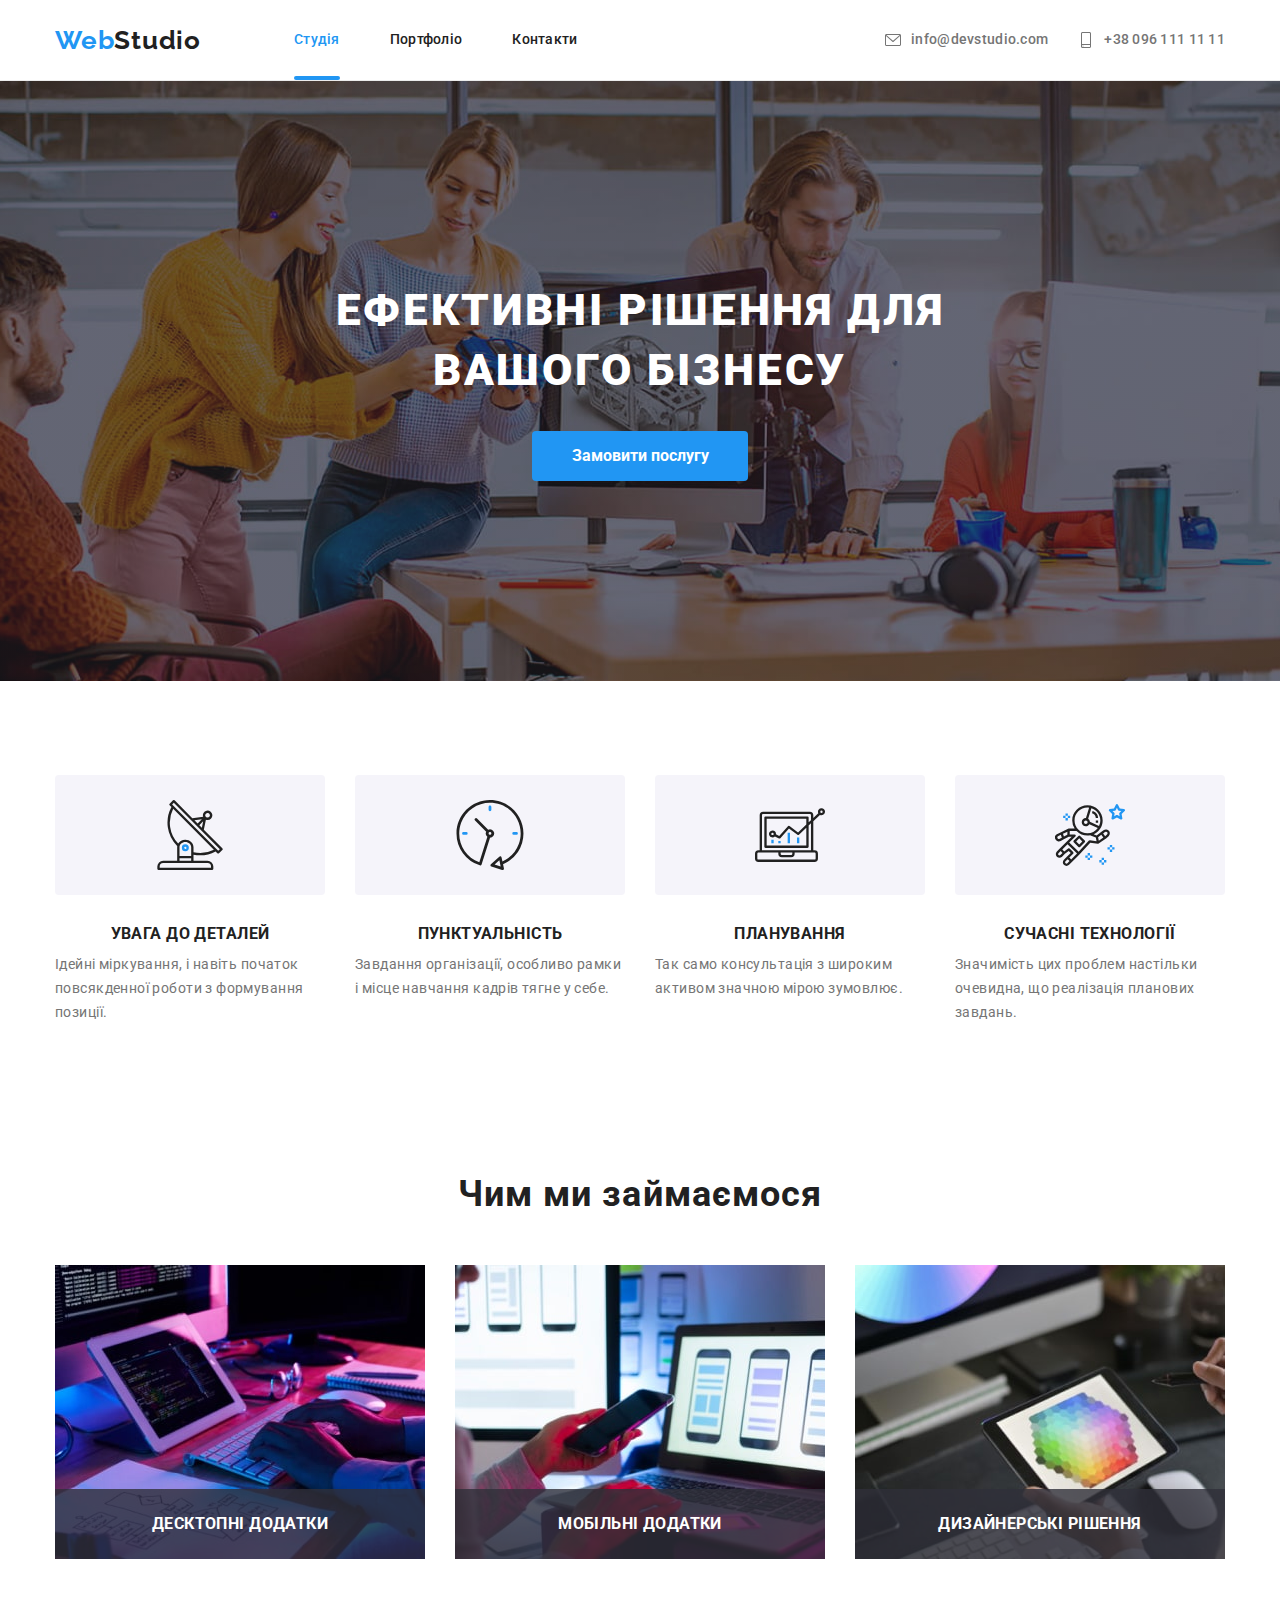
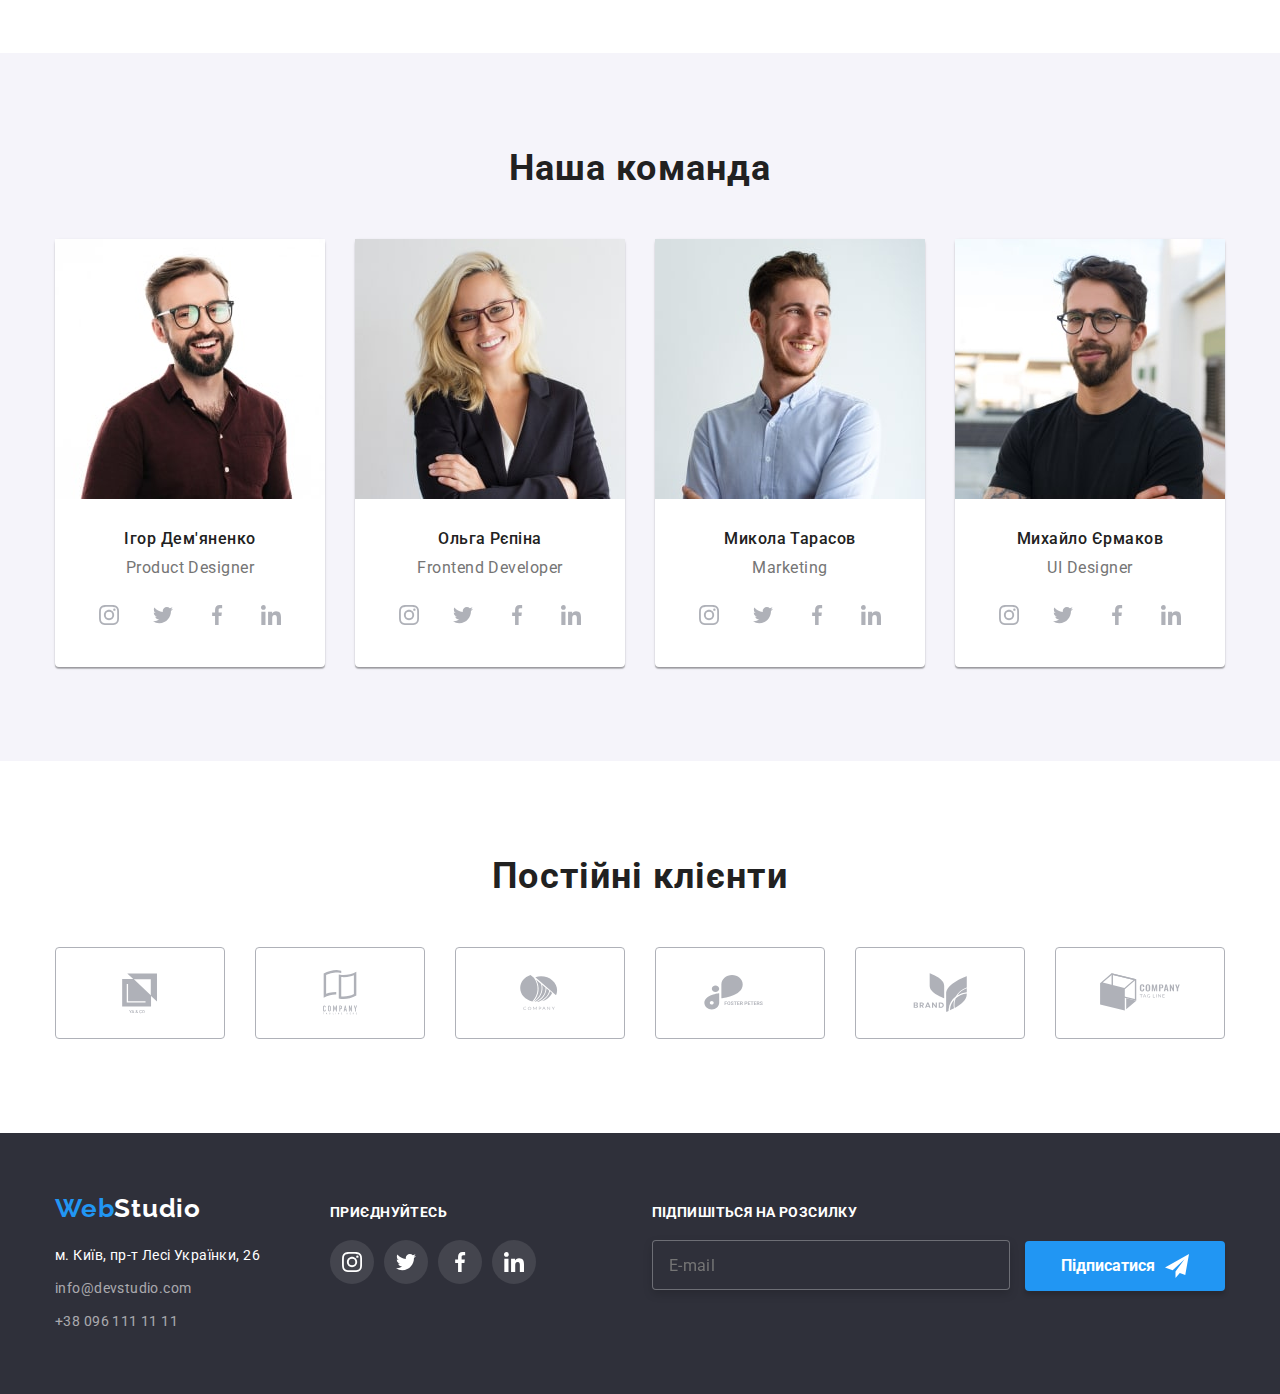
==== index.html @ f77e9952 "1.0" ====
<!DOCTYPE html>
<html lang="uk">
<head>
    <meta charset="UTF-8">
    <meta http-equiv="X-UA-Compatible" content="IE=edge">
    <meta name="viewport" content="width=device-width, initial-scale=1.0">
    <title>Студія</title>
    <link href="https://fonts.googleapis.com/css2?family=Raleway:wght@700&family=Roboto:wght@400;500;700;900&display=swap"
        rel="stylesheet">
    <link rel="stylesheet" href="https://cdnjs.cloudflare.com/ajax/libs/modern-normalize/1.1.0/modern-normalize.min.css">
    <link rel="stylesheet" href="./css/main.min.css">
</head>
<body>
    <header class="header">
        <div class="container navigation">
            <a class="logo" href="/"><span class="logo-web">Web</span>Studio</a>
            <nav>
                <ul class="navigation__list">
                    <li><a class="navigation__studio current" href="./index.html">Студія</a></li>
                    <li><a class="navigation__portfolio" href="./portfolio.html">Портфоліо</a></li>
                    <li><a class="navigation__contacts" href="">Контакти</a></li>
                </ul>
            </nav>
            <ul class="contacts">
                <li><a class="contacts__email" href="mailto:info@devstudio.com">
                    <svg class="contacts__envelope" width="16" height="16">
                        <use href="./images/icons.svg#icon-envelope"></use>
                    </svg>
                    info@devstudio.com</a></li>
                <li><a class="contacts__number" href="tel:+380961111111">
                    <svg class="contacts__smartphone" width="16" height="16">
                        <use href="./images/icons.svg#icon-smartphone"></use>
                    </svg>
                    +38 096 111 11 11</a></li>
            </ul>
            <button type="button" class="menu-open" data-menu-open>
                <svg class="menu-close-icon" width="24" height="16">
                    <use href="./images/icons.svg#icon-menu"></use>
                </svg>
            </button>
        </div>
        <div class="mobile-menu is-hidden" data-menu>
            <div class="menu-container">
                <nav>
                    <ul class="mobile-navigation__list">
                        <li class="mobile-studio"><a class="mobile-navigation__studio mobile-current" href="">Студія</a>
                        </li>
                        <li class="mobile-portfolio"><a class="mobile-navigation__portfolio" href="./portfolio.html">Портфоліо</a></li>
                        <li class="mobile-contacts"><a class="mobile-navigation__contacts" href="">Контакти</a></li>
                    </ul>
                </nav>
                <button type="button" class="menu-close" data-menu-close>
                    <svg class="menu-close-icon" width="18" height="18">
                        <use href="./images/icons.svg#icon-close-menu"></use>
                    </svg>
                </button>
                <div>
                    <ul class="mobile-menu__contacts">
                        <li>
                            <a class="mobile-contacts__number" href="tel:+380961111111">
                                +38 096 111 11 11</a>
                        </li>
                        <li><a class="mobile-contacts__email" href="mailto:info@devstudio.com">
                                info@devstudio.com</a>
                        </li>
                    </ul>
                    <ul class="menu-social-networks">
                        <li class="mobile-social-networks">Instagram</li>
                        <li class="mobile-social-networks">Twitter</li>
                        <li class="mobile-social-networks">Facebook</li>
                        <li class="mobile-social-networks">LinkedIn</li>
                    </ul>
                </div>
            </div>
        </div>
    </header>
    <main>
        <section class="hero">
            <div class="hero__container">
                 <h1 class="hero__title">Ефективні рішення для<br>вашого бізнесу</h1>
                <button type="button" class="button hero__button" data-modal-open>Замовити послугу</button>
            </div>
        </section>
        <section class="section">
            <div class="container features">
                <h2 class="visually-hidden">Особливості</h2>
                <ul class="features-list">
                    <li class="features-list__item icon-antenna">
                        <h3 class="features-list__title">УВАГА ДО ДЕТАЛЕЙ</h3>
                        <p class="features-list__text">Ідейні міркування, і навіть початок повсякденної роботи з формування позиції.</p>
                    </li>
                    <li class="features-list__item icon-clock">
                        <h3 class="features-list__title">ПУНКТУАЛЬНІСТЬ</h3>
                        <p class="features-list__text">Завдання організації, особливо рамки і місце навчання кадрів тягне у себе.</p>
                    </li>
                    <li class="features-list__item icon-diagram">
                        <h3 class="features-list__title">ПЛАНУВАННЯ</h3>
                        <p class="features-list__text">Так само консультація з широким активом значною мірою зумовлює.</p>
                    </li>
                    <li class="features-list__item icon-astronaut">
                        <h3 class="features-list__title">СУЧАСНІ ТЕХНОЛОГІЇ</h3>
                        <p class="features-list__text">Значимість цих проблем настільки очевидна, що реалізація планових завдань.</p>
                    </li>
                </ul>
            </div>
        </section>
        <section class="section services">
            <div class="container">
                <h2 class="title">Чим ми займаємося</h2>
                <ul class="services-list">
                    <li class="services-list__item">
                        <picture>
                            <source srcset="./images/desc-1x.jpg 1x, ./images/desc-2x.jpg 2x">
                            <img src="./images/desc-1x.jpg" width="370" height="294" alt="Чоловік набирає код">
                        </picture>
                        <h3 class="services-list__title feature-title">Десктопні додатки</h3>
                    </li>
                    <li class="services-list__item">
                        <pictures>
                            <source srcset="./images/mob-1x.jpg 1x, ./images/mob-2x.jpg 2x">
                            <img src="./images/mob-1x.jpg" width="370" height="294" alt="Жінка тримає в руці телефон та працює за комп'ютером">
                        </picture>
                        <h3 class="services-list__title feature-title">Мобільні додатки</h3>
                    </li>
                    <li class="services-list__item">
                        <picture>
                            <source srcset="./images/design-1x.jpg 1x, ./images/design-2x.jpg 2x">
                            <img src="./images/design-1x.jpg" width="370" height="294" alt="Зображення діаграми на планшеті">
                        </picture>
                        <h3 class="services-list__title feature-title">Дизайнерські рішення</h3>
                    </li>
                </ul>
            </div>
        </section>
        <section class="section team">
            <div class="container">
                <h2 class="title">Наша команда</h2>
                <ul class="team-list">
                    <li class="team-list__card">
                        <picture>
                            <source srcset="./images/ihor-1x.jpg 1x, ./images/ihor-2x.jpg 2x"
                            media="(min-width: 1200px)"
                            width="270">
                            <source srcset="./images/ihor-tab-1x.jpg 1x, ./images/ihor-tab-2x.jpg 2x"
                            media="(min-width: 768px)"
                            width="354">
                            <source srcset="./images/ihor-mob-1x.jpg 1x, ./images/ihor-mob-2x.jpg 2x"
                            media="(max-width: 767px)">
                            <img class="images-team" width="450" 
                            src="./images/ihor-mob-1x.jpg" 
                            alt="Ігор Дем'яненко">
                        </picture>
                        <h3 class="team-list__title">Ігор Дем'яненко</h3>
                        <p class="team-list__text">Product Designer</p>
                        <ul class="social-networks">
                            <li class="social-networks__item">
                                <a class="social-networks__link">
                                    <svg class="social-networks__icon" width="20" height="20">
                                        <use href="./images/icons.svg#icon-instagram"></use>
                                    </svg>
                                </a>
                            </li>
                            <li class="social-networks__item">
                                <a class="social-networks__link">
                                    <svg class="social-networks__icon" width="20" height="20">
                                        <use href="./images/icons.svg#icon-twitter"></use>
                                    </svg>
                                </a>
                            </li>
                            <li class="social-networks__item">
                                <a class="social-networks__link">
                                    <svg class="social-networks__icon" width="20" height="20">
                                        <use href="./images/icons.svg#icon-facebook"></use>
                                    </svg>
                                </a>
                            </li>
                            <li class="social-networks__item">
                                <a class="social-networks__link">
                                    <svg class="social-networks__icon" width="20" height="20">
                                        <use href="./images/icons.svg#icon-linkedin"></use>
                                    </svg>
                                </a>
                            </li>
                        </ul>
                    </li>
                    <li class="team-list__card">
                        <picture>
                            <source srcset="./images/olha-1x.jpg 1x, ./images/olha-2x.jpg 2x"
                            media="(min-width: 1200px)"
                            width="270">
                            <source srcset="./images/olha-tab-1x.jpg 1x, ./images/olha-tab-2x.jpg 2x"
                            media="(min-width: 768px)"
                            width="354">
                            <source srcset="./images/olha-mob-1x.jpg 1x, ./images/olha-mob-2x.jpg 2x"
                            media="(max-width: 767px)">
                            <img class="images-team" src="./images/olha-mob-1x.jpg" width="450" alt="Ольга Рєпіна">
                        </picture>
                        <h3 class="team-list__title">Ольга Рєпіна</h3>
                        <p class="team-list__text">Frontend Developer</p>
                        <ul class="social-networks">
                            <li class="social-networks__item">
                                <a class="social-networks__link">
                                    <svg class="social-networks__icon" width="20" height="20">
                                        <use href="./images/icons.svg#icon-instagram"></use>
                                    </svg>
                                </a>
                            </li>
                            <li class="social-networks__item">
                                <a class="social-networks__link">
                                    <svg class="social-networks__icon" width="20" height="20">
                                        <use href="./images/icons.svg#icon-twitter"></use>
                                    </svg>
                                </a>
                            </li>
                            <li class="social-networks__item">
                                <a class="social-networks__link">
                                    <svg class="social-networks__icon" width="20" height="20">
                                        <use href="./images/icons.svg#icon-facebook"></use>
                                    </svg>
                                </a>
                            </li>
                            <li class="social-networks__item">
                                <a class="social-networks__link">
                                    <svg class="social-networks__icon" width="20" height="20">
                                        <use href="./images/icons.svg#icon-linkedin"></use>
                                    </svg>
                                </a>
                            </li>
                        </ul>
                    </li>
                    <li class="team-list__card">
                        <picture>
                            <source srcset="./images/mykola-1x.jpg 1x, ./images/mykola-2x.jpg 2x"
                            media="(min-width: 1200px)"
                            width="270">
                            <source srcset="./images/mykola-tab-1x.jpg 1x, ./images/mykola-tab-2x.jpg 2x"
                            media="(min-width: 768px)"
                            width="354">
                            <source srcset="./images/mykola-mob-1x.jpg 1x, ./images/mykola-mob-2x.jpg 2x"
                            media="(max-width: 767px)">
                            <img class="images-team" src="./images/mykola-mob-1x.jpg" width="450" alt="Микола Тарасов">
                        </picture>
                        <h3 class="team-list__title">Микола Тарасов</h3>
                        <p class="team-list__text">Marketing</p>
                        <ul class="social-networks">
                            <li class="social-networks__item">
                                <a class="social-networks__link">
                                    <svg class="social-networks__icon" width="20" height="20">
                                        <use href="./images/icons.svg#icon-instagram"></use>
                                    </svg>
                                </a>
                            </li>
                            <li class="social-networks__item">
                                <a class="social-networks__link">
                                    <svg class="social-networks__icon" width="20" height="20">
                                        <use href="./images/icons.svg#icon-twitter"></use>
                                    </svg>
                                </a>
                            </li>
                            <li class="social-networks__item">
                                <a class="social-networks__link">
                                    <svg class="social-networks__icon" width="20" height="20">
                                        <use href="./images/icons.svg#icon-facebook"></use>
                                    </svg>
                                </a>
                            </li>
                            <li class="social-networks__item">
                                <a class="social-networks__link">
                                    <svg class="social-networks__icon" width="20" height="20">
                                        <use href="./images/icons.svg#icon-linkedin"></use>
                                    </svg>
                                </a>
                            </li>
                        </ul>
                    </li>
                    <li class="team-list__card">
                        <picture>
                            <source srcset="./images/myhailo-1x.jpg 1x, ./images/myhailo-2x.jpg 2x"
                            media="(min-width: 1200px)"
                            width="270">
                            <source srcset="./images/myhailo-tab-1x.jpg 1x, ./images/myhailo-tab-2x.jpg 2x"
                            media="(min-width: 768px)"
                            width="354">
                            <source srcset="./images/myhailo-mob-1x.jpg 1x, ./images/myhailo-mob-2x.jpg 2x"
                            media="(max-width: 767px)">
                            <img class="images-team" src="./images/myhailo-mob-1x.jpg" width="450" alt="Михайло Єрмаков">
                        </picture>
                        <h3 class="team-list__title">Михайло Єрмаков</h3>
                        <p class="team-list__text">UI Designer</p>
                        <ul class="social-networks">
                            <li class="social-networks__item">
                                <a class="social-networks__link">
                                    <svg class="social-networks__icon" width="20" height="20">
                                        <use href="./images/icons.svg#icon-instagram"></use>
                                    </svg>
                                </a>
                            </li>
                            <li class="social-networks__item">
                                <a class="social-networks__link">
                                    <svg class="social-networks__icon" width="20" height="20">
                                        <use href="./images/icons.svg#icon-twitter"></use>
                                    </svg>
                                </a>
                            </li>
                            <li class="social-networks__item">
                                <a class="social-networks__link">
                                    <svg class="social-networks__icon" width="20" height="20">
                                        <use href="./images/icons.svg#icon-facebook"></use>
                                    </svg>
                                </a>
                            </li>
                            <li class="social-networks__item">
                                <a class="social-networks__link">
                                    <svg class="social-networks__icon" width="20" height="20">
                                        <use href="./images/icons.svg#icon-linkedin"></use>
                                    </svg>
                                </a>
                            </li>
                        </ul>
                    </li>
                </ul>
            </div>
        </section>
        <section class="section customers">
            <div class="container">
                <h2 class="title">Постійні клієнти</h2>
                <ul class="customers-list">
                    <li class="customers-list__item">
                        <a class="customers-list__link">
                            <svg class="customers-list__icon" width="106" height="60">
                                <use href="./images/icons.svg#icon-logo1"></use>
                            </svg>
                        </a>
                    </li>
                    <li class="customers-list__item">
                        <a class="customers-list__link">
                            <svg class="customers-list__icon" width="106" height="60">
                                <use href="./images/icons.svg#icon-logo2"></use>
                            </svg>
                        </a>
                    </li>
                    <li class="customers-list__item">
                        <a class="customers-list__link">
                            <svg class="customers-list__icon" width="106" height="60">
                                <use href="./images/icons.svg#icon-logo3"></use>
                            </svg>
                        </a>
                    </li>
                    <li class="customers-list__item">
                        <a class="customers-list__link">
                            <svg class="customers-list__icon" width="106" height="60">
                                <use href="./images/icons.svg#icon-logo4"></use>
                            </svg>
                        </a>
                    </li>
                    <li class="customers-list__item">
                        <a class="customers-list__link">
                            <svg class="customers-list__icon" width="106" height="60">
                                <use href="./images/icons.svg#icon-logo5"></use>
                            </svg>
                        </a>
                    </li>
                    <li class="customers-list__item">
                        <a class="customers-list__link">
                            <svg class="customers-list__icon" width="106" height="60">
                                <use href="./images/icons.svg#icon-logo6"></use>
                            </svg>
                        </a>
                    </li>
                </ul>
            </div>
        </section>
    </main>
    <footer class="address">
        <div class="container footer">
            <div class="position-tablet">
                <div class="address-info">
                    <div>
                        <a class="logo footer-logo" href="/"><span class="logo-web">Web</span>Studio</a>
                    </div>
                    <address>
                        <ul class="address-list">
                            <li><a class="address-list__street" href="">м. Київ, пр-т Лесі Українки, 26</a></li>
                            <li><a class="address-list__email" href="mailto:info@devstudio.com">info@devstudio.com</a></li>
                            <li><a class="address-list__number" href="tel:+380961111111">+38 096 111 11 11</a></li>
                        </ul>
                    </address>
                </div>
                <div class="social-links">
                    <h2 class="social-links__title">приєднуйтесь</h2>
                    <ul class="social-list">
                        <li class="social-list__item">
                            <a class="social-list__link">
                                <svg class="social-list__icon" width="20" height="20">
                                    <use href="./images/icons.svg#icon-instagram"></use>
                                </svg>
                            </a>
                        </li>
                        <li class="social-list__item">
                            <a class="social-list__link">
                                <svg class="social-list__icon" width="20" height="20">
                                    <use href="./images/icons.svg#icon-twitter"></use>
                                </svg>
                            </a>
                        </li>
                        <li class="social-list__item">
                            <a class="social-list__link">
                                <svg class="social-list__icon" width="20" height="20">
                                    <use href="./images/icons.svg#icon-facebook"></use>
                                </svg>
                            </a>
                        </li>
                        <li class="social-list__item">
                            <a class="social-list__link">
                                <svg class="social-list__icon" width="20" height="20">
                                    <use href="./images/icons.svg#icon-linkedin"></use>
                                </svg>
                            </a>
                        </li>
                    </ul>
                </div>
            </div>
            <div class="mailing">
                <label class="mailing-title" for="footer-email">Підпишіться на розсилку</label>
                <form>
                    <div class="position-mailing">
                        <input type="email" class="mailing-email" placeholder="E-mail" id="footer-email">
                    </div>
                    <div class="position-mailing">
                        <button type="submit" class="button mailing-button">Підписатися
                            <svg class="mailing-icon" width="24" height="24">
                                <use href="./images/icons.svg#icon-send"></use>
                            </svg>
                        </button>
                    </div>
                </form>
            </div>
        </div>
    </footer>
    <!--<div class="backdrop is-hidden" data-modal>
        <div class="modal">
            <button type="button" class="close-button" data-modal-close>
                <svg width="18" height="18">
                    <use href="./images/icons.svg#close-icon"></use>
                </svg>
            </button>
            <h3 class="modal__title">Залиште свої дані, ми вам передзвонимо</h3>
            <form>
                <div class="input">
                    <label for="user-name" class="input__label">Ім'я</label>
                    <input type="text" name="user-name" class="input__field" id="user-name" minlength="3" required>
                    <svg class="input__icon" width="18" height="18">
                        <use href="./images/icons.svg#icon-person"></use>
                    </svg>
                </div>

                <div class="input">
                    <label for="user-tel" class="input__label">Телефон</label>
                    <input type="tel" name="user-tel" class="input__field" id="user-tel" required>
                    <svg class="input__icon" width="18" height="18">
                        <use href="./images/icons.svg#icon-phone"></use>
                    </svg>
                </div>

                <div class="input">
                    <label for="user-email" class="input__label">Пошта</label>
                    <input type="email" name="user-email" class="input__field" id="user-email">
                    <svg class="input__icon" width="18" height="18">
                        <use href="./images/icons.svg#icon-email"></use>
                    </svg>
                </div>

                <div class="comment">
                    <label for="user-text" class="input__label">Коментар</label>
                    <textarea name="user-text" id="user-text" class="comment_user" placeholder="Введіть текст"></textarea>
                </div>
                <div>
                    <div class="check">
                        <input type="checkbox" name="policy" class="check__modal hide" id="policy"/>
                        <label for="policy" class="check__text">
                            <span>
                                <svg class="check__icon" width="16" height="15">
                                    <use href="./images/icons.svg#icon-check"></use>
                                </svg>
                            </span>
                            Погоджуюся з розсилкою та приймаю</label>
                            <a href=, class="check__contract">Умови договору</a>
                    </div>
                </div>
                <div class="button-position">
                    <button type="submit" class="button modal-button">Відправити</button>
                </div>
            </form>
        </div>
    </div>-->
    <script src="./js/modal.js"></script>
    <script src="./js/menu.js"></script>
</body>
</html>
---- css/main.min.css ----
:root{--color-blue: #2196F3;--text-color: #212121;--white-color: #ffffff;--grey-color: #757575;--communication-color: rgba(255, 255, 255, 0.6);--feature-background-color: #F5F5F5;--team-background-color: #F5F4FA;--hero-background-color: #2F303A;--border-color: #eeeeee;--header-border-color: #ECECEC;--team-soc-icons: #AFB1B8;--timing-function: cubic-bezier(0.4, 0, 0.2, 1);--gradient: linear-gradient(rgba(47, 48, 58, 0.4), rgba(47, 48, 58, 0.4)) }.visually-hidden{position:absolute;width:1px;height:1px;margin:-1px;border:0;padding:0;white-space:nowrap;-webkit-clip-path:inset(100%);clip-path:inset(100%);clip:rect(0 0 0 0);overflow:hidden}h1,h2,h3,h4,h5,h6,p,ul{margin:0;padding:0}img{display:block}ul{list-style:none}body{font-family:"Roboto",sans-serif;color:var(--text-color);line-height:1.71;font-size:14px;letter-spacing:.03em}.no-scroll{overflow:hidden}.header{border-bottom:1px solid var(--header-border-color)}.container{max-width:100%;padding-left:15px;padding-right:15px;margin:0 auto}@media screen and (min-width: 480px){.container{max-width:480px}}@media screen and (min-width: 768px){.container{max-width:768px}}@media screen and (min-width: 1200px){.container{max-width:1200px}}.logo{font-family:"raleway";font-style:normal;font-weight:700;font-size:24px;line-height:1.166;letter-spacing:.03em;color:var(--text-color);text-decoration:none}@media screen and (min-width: 1200px){.logo{font-size:26px;line-height:1.19}}.navigation{display:flex;align-items:center}.navigation__list{display:none}.navigation__list li:not(:last-child){margin-right:50px}@media screen and (min-width: 768px){.navigation__list{margin-left:88px;padding:0;list-style:none;display:flex}}@media screen and (min-width: 1200px){.navigation__list{margin-left:93px}}.navigation__studio{position:relative;font-weight:500;line-height:1.14;letter-spacing:.02em;color:var(--text-color);text-decoration:none;display:inline-block;padding:32px 0;transition:color 250ms var(--timing-function)}.navigation__studio:active,.navigation__studio:hover,.navigation__studio:focus{color:var(--color-blue)}.navigation__portfolio{position:relative;font-weight:500;line-height:1.14;letter-spacing:.02em;color:var(--text-color);text-decoration:none;display:inline-block;padding:32px 0;transition:color 250ms var(--timing-function)}.navigation__portfolio:active,.navigation__portfolio:hover,.navigation__portfolio:focus{color:var(--color-blue)}.navigation__contacts{font-weight:500;line-height:1.14;letter-spacing:.02em;color:var(--text-color);text-decoration:none;display:inline-block;padding:32px 0;transition:color 250ms var(--timing-function)}.navigation__contacts:hover,.navigation__contacts:focus{color:var(--color-blue)}.current{color:var(--color-blue)}.current::after{position:absolute;content:"";bottom:0;right:0;width:100%;height:4px;background-color:var(--color-blue);border-radius:2px}.contacts{display:none}@media screen and (min-width: 768px){.contacts{list-style:none;display:inline-block;margin-left:auto}}@media screen and (min-width: 1200px){.contacts{display:flex;margin-left:auto}}.contacts__email{font-weight:500;line-height:1.14;letter-spacing:.02em;color:var(--grey-color);text-decoration:none;padding:5px 0;display:flex;align-items:center;transition:color 250ms var(--timing-function)}.contacts__email:hover,.contacts__email:focus{color:var(--color-blue)}@media screen and (min-width: 1200px){.contacts__email{margin-right:30px}}.contacts__envelope{fill:var(--grey-color);margin-right:10px;align-items:center;transition:fill 250ms var(--timing-function)}.contacts__email:hover .contacts__envelope,.contacts__email:focus .contacts__envelope{fill:var(--color-blue)}.contacts__number{font-weight:500;line-height:1.14;letter-spacing:.02em;color:var(--grey-color);text-decoration:none;padding:5px 0;display:flex;align-items:center;transition:color 250ms var(--timing-function)}.contacts__number:hover,.contacts__number:focus{color:var(--color-blue)}.contacts__smartphone{fill:var(--grey-color);margin-right:10px;transition:fill 250ms var(--timing-function)}.contacts__number:hover .contacts__smartphone,.contacts__number:focus .contacts__smartphone{fill:var(--color-blue)}.button{font-family:inherit;display:inline-block;font-weight:700;font-size:16px;line-height:1.875;color:var(--white-color);background-color:var(--color-blue);border-radius:4px;border:none;cursor:pointer;transition:color 250ms var(--timing-function),background-color 250ms var(--timing-function)}.customers-list{list-style:none;display:flex;gap:30px;justify-content:center;margin-top:30px;flex-wrap:wrap}@media screen and (min-width: 768px){.customers-list{flex-wrap:wrap}}@media screen and (min-width: 1200px){.customers-list{margin-top:50px}}.customers-list__item{width:170px;height:92px}.customers-list__link{display:flex;width:100%;height:100%;border:1px solid var(--team-soc-icons);border-radius:4px;align-items:center;justify-content:center;cursor:pointer;transition:border 250ms var(--timing-function)}.customers-list__link:hover,.customers-list__link:focus{border:1px solid var(--color-blue)}.customers-list__icon{fill:var(--team-soc-icons);width:100%;height:100%;transition:fill 250ms var(--timing-function)}.customers-list__link:hover .customers-list__icon,.customers-list__link:focus .customers-list__icon{fill:var(--color-blue)}.features-list{list-style:none;justify-content:center}@media screen and (min-width: 768px){.features-list{display:flex;flex-wrap:wrap;gap:30px}}@media screen and (min-width: 1200px){.features-list{display:flex;flex-wrap:nowrap}}@media screen and (min-width: 768px){.features-list__item{width:calc((100% - 30px)/2)}}@media screen and (min-width: 1200px){.features-list__item{width:calc((100% - 90px)/4)}}.features-list__item:not(:last-child){margin-bottom:30px}.features-list__item::before{display:block;content:"";height:120px;max-width:450px;background-size:70px 70px;background-repeat:no-repeat;background-position:center;background-color:var(--team-background-color);margin-bottom:30px;border-radius:4px}@media screen and (min-width: 768px){.features-list__item::before{width:354px}}@media screen and (min-width: 1200px){.features-list__item::before{width:270px}}.features-list__title{display:flex;font-weight:700;line-height:1.14;text-transform:uppercase;color:var(--text-color);margin-bottom:10px;justify-content:center}.features-list__text{color:var(--grey-color)}.icon-clock::before{background-image:url(../images/clock.svg)}.icon-antenna::before{background-image:url(../images/antenna.svg)}.icon-diagram::before{background-image:url(../images/diagram.svg)}.icon-astronaut::before{background-image:url(../images/astronaut.svg)}.hero{padding:118px 0;background-repeat:no-repeat;background-position:center;background-size:cover;flex-grow:1;margin:0 auto;text-align:center;background-image:var(--gradient),url(../images/hero-mob-1x.jpg)}@media(min-device-pixel-ratio: 2),(-webkit-min-device-pixel-ratio: 2),(min-resolution: 192dpi),(min-resolution: 2dppx){.hero{background-image:var(--gradient),url(../images/hero-mob-2x.jpg)}}@media screen and (min-width: 768px){.hero{background-image:var(--gradient),url(../images/hero-tab-1x.jpg)}}@media screen and (min-width: 768px)and (min-device-pixel-ratio: 2),screen and (min-width: 768px)and (-webkit-min-device-pixel-ratio: 2),screen and (min-width: 768px)and (min-resolution: 192dpi),screen and (min-width: 768px)and (min-resolution: 2dppx){.hero{background-image:var(--gradient),url(../images/hero-tab-2x.jpg)}}@media screen and (min-width: 1200px){.hero{padding:200px 0;max-width:1600px;background-image:var(--gradient),url(../images/hero-1x.jpg)}}@media screen and (min-width: 1200px)and (min-device-pixel-ratio: 2),screen and (min-width: 1200px)and (-webkit-min-device-pixel-ratio: 2),screen and (min-width: 1200px)and (min-resolution: 192dpi),screen and (min-width: 1200px)and (min-resolution: 2dppx){.hero{background-image:var(--gradient),url(../images/hero-2x.jpg)}}.hero__title{font-weight:900;font-size:26px;line-height:1.61;text-align:center;letter-spacing:.06em;color:var(--white-color);text-transform:uppercase;margin-bottom:30px;justify-content:center}@media screen and (min-width: 1200px){.hero__title{font-size:44px;line-height:1.36}}.hero__button{width:200px;padding:10px 24px}.hero__button:hover,.hero__button:focus{color:var(--color-blue);background-color:var(--white-color)}@media screen and (min-width: 1200px){.hero__button{padding:10px 32px;width:216px}}.section{padding-top:60px;padding-bottom:60px}@media screen and (min-width: 1200px){.section{padding-top:94px;padding-bottom:94px}}.section.services{display:none}@media screen and (min-width: 1200px){.section.services{display:flex;padding-top:24px}}.services-list{list-style:none;display:flex;gap:30px;margin-top:50px}.services-list__item{position:relative}.services-list__title{position:absolute;width:100%;height:70px;background:rgba(47,48,58,.8);display:flex;align-items:center;justify-content:center;color:var(--white-color);left:0;bottom:0;margin-bottom:0;font-weight:700;line-height:1.14;text-transform:uppercase}.team{background:var(--team-background-color)}@media screen and (max-width: 479px){.images-team{width:calc(100vw - 30px)}}.team-list{list-style:none;margin-top:30px}@media screen and (min-width: 768px){.team-list{display:flex;flex-wrap:wrap;gap:30px}}@media screen and (min-width: 1200px){.team-list{display:flex;flex-wrap:nowrap;gap:30px;margin-top:50px}}.team-list__card{width:100%;background:var(--white-color);border-bottom:1px;border-right:1px;border-left:1px;border-radius:4px;padding-bottom:30px;box-shadow:0px 1px 3px rgba(0,0,0,.12),0px 1px 1px rgba(0,0,0,.14),0px 2px 1px rgba(0,0,0,.2)}@media screen and (min-width: 768px){.team-list__card{width:calc((100% - 30px)/2)}}@media screen and (min-width: 1200px){.team-list__card{max-width:270px}}.team-list__card:not(:last-child){margin-bottom:30px}@media screen and (min-width: 768px){.team-list__card:not(:last-child){margin-bottom:0}}@media screen and (min-width: 1200px){.team-list__card:not(:last-child){margin-bottom:0}}.team-list__title{font-weight:500;font-size:16px;line-height:19px;text-align:center;letter-spacing:.03em;color:var(--text-color);margin-top:30px}.team-list__text{font-size:16px;line-height:1.1875;text-align:center;letter-spacing:.03em;color:var(--grey-color);margin-top:10px}.social-networks{list-style:none;gap:10px;display:flex;justify-content:center;margin-top:16px;max-width:100%}.social-networks__item{width:44px;height:44px;display:flex;align-items:center;justify-content:center;cursor:pointer}.social-networks__link{width:100%;height:100%;background-color:var(--white-color);border-radius:50%;display:flex;align-items:center;justify-content:center;transition:background-color 250ms var(--timing-function)}.social-networks__link:hover,.social-networks__link:focus{background-color:var(--color-blue)}.social-networks__icon{fill:var(--team-soc-icons);transition:fill 250ms var(--timing-function)}.social-networks__link:hover .social-networks__icon,.social-networks__link:focus .social-networks__icon{fill:var(--white-color)}.title{font-weight:700;font-size:36px;line-height:1.1666;text-align:center;letter-spacing:.03em;color:var(--text-color)}.address{color:var(--communication-color);background-color:var(--hero-background-color)}.footer{display:block;justify-content:center;padding-top:60px;padding-bottom:60px;align-items:center}@media screen and (min-width: 1200px){.footer{display:flex;align-items:baseline}}@media screen and (min-width: 768px){.position-tablet{display:flex;align-items:baseline;justify-content:center}}.address-info{margin-bottom:60px}@media screen and (min-width: 768px){.address-info{margin-bottom:0}}.footer-logo{display:flex;justify-content:center;color:var(--white-color);margin-bottom:20px}@media screen and (min-width: 1200px){.footer-logo{justify-content:flex-start}}.address-list{margin-top:20px}.address-list li:not(:last-child){margin-bottom:9px}.address-list__street{display:flex;justify-content:center;font-style:normal;color:var(--white-color);text-decoration:none;transition:color 250ms var(--timing-function)}@media screen and (min-width: 1200px){.address-list__street{justify-content:flex-start}}.address-list__street:hover,.address-list__street:focus{color:var(--color-blue)}.address-list__email{display:flex;justify-content:center;font-style:normal;color:var(--communication-color);text-decoration:none;transition:color 250ms var(--timing-function)}@media screen and (min-width: 1200px){.address-list__email{justify-content:flex-start}}.address-list__email:hover,.address-list__email:focus{color:var(--color-blue)}.address-list__number{display:flex;justify-content:center;font-style:normal;color:var(--communication-color);text-decoration:none;transition:color 250ms var(--timing-function)}@media screen and (min-width: 1200px){.address-list__number{justify-content:flex-start}}.address-list__number:hover,.address-list__number:focus{color:var(--color-blue)}@media screen and (min-width: 1200px){.mailing{margin-left:auto}}.mailing-title{justify-content:center;display:flex;font-weight:700;font-size:14px;line-height:16px;letter-spacing:.03em;text-transform:uppercase;color:var(--white-color);margin-bottom:20px;margin-top:60px}@media screen and (min-width: 1200px){.mailing-title{display:block;margin-top:0}}.position-mailing{display:flex;justify-content:center}@media screen and (min-width: 1200px){.position-mailing{display:inline-block}}.mailing-email{display:flex;justify-content:center;outline:none;width:358px;height:50px;border:1px solid rgba(255,255,255,.3);filter:drop-shadow(0px 4px 4px rgba(0, 0, 0, 0.15));border-radius:4px;background-color:var(--hero-background-color);color:var(--white-color);padding-left:16px;padding-right:16px;font-size:16px;line-height:1.25;letter-spacing:.03em;transition:border-color 250ms var(--timing-function);margin-bottom:20px}@media screen and (min-width: 1200px){.mailing-email{margin-bottom:0}}.mailing-email:focus{border-color:#188ce8}.mailing-button{width:200px;height:50px;padding:10px 28px;box-shadow:0px 4px 4px rgba(0,0,0,.15);transition:background-color 250ms var(--timing-function);display:inline-flex;align-items:center;justify-content:center}@media screen and (min-width: 1200px){.mailing-button{margin-left:12px}}.mailing-button:focus,.mailing-button:hover{background-color:#188ce8}.mailing-icon{margin-left:10px;fill:var(--white-color)}.logo-web{color:var(--color-blue)}.social-links{margin-left:0}@media screen and (min-width: 768px){.social-links{margin-left:165px}}@media screen and (min-width: 1200px){.social-links{margin-left:70px}}.social-links__title{display:flex;justify-content:center;font-weight:700;font-size:14px;line-height:16px;letter-spacing:.03em;text-transform:uppercase;color:var(--white-color);margin-bottom:20px}@media screen and (min-width: 1200px){.social-links__title{justify-content:flex-start}}.social-list{list-style:none;display:flex;justify-content:center;gap:10px}.social-list__item{width:44px;height:44px;display:flex;align-items:center;justify-content:center;cursor:pointer}.social-list__link{width:100%;height:100%;background:rgba(255,255,255,.1);border-radius:50%;display:flex;align-items:center;justify-content:center;transition:background-color 250ms var(--timing-function)}.social-list__link:hover,.social-list__link:focus{background-color:var(--color-blue)}.social-list__icon{fill:var(--white-color);transition:fill 250ms var(--timing-function)}.social-list__link:hover .social-list__icon,.social-list__link:focus .social-list__icon{fill:var(--white-color)}.projects{background:var(--white-color)}.filter-list{list-style:none;display:flex;flex-wrap:wrap;margin-bottom:40px}.filter-list li:not(:last-child){margin-right:8px}@media screen and (min-width: 768px){.filter-list{margin-bottom:30px;flex-wrap:nowrap;justify-content:center}}@media screen and (min-width: 1200px){.filter-list{margin-bottom:50px;justify-content:center}}.filter-list__button{display:inline-block;font-weight:500;line-height:1.62;text-align:center;color:var(--text-color);background:var(--team-background-color);padding:6px 22px;transition:background-color 250ms var(--timing-function),color 250ms var(--timing-function),box-shadow 250ms var(--timing-function)}.filter-list__button:hover,.filter-list__button:focus{color:var(--white-color);background:var(--color-blue);box-shadow:0px 3px 1px rgba(0,0,0,.1),0px 1px 2px rgba(0,0,0,.08),0px 2px 2px rgba(0,0,0,.12)}.filter-list__button.all{color:var(--white-color);background:var(--color-blue);padding:6px 25px}.portfolio-cards{list-style:none;display:flex;flex-wrap:wrap;gap:30px;padding-bottom:94px}.portfolio-cards__info{position:relative;overflow:hidden}.portfolio-cards__border{border-bottom:1px solid var(--border-color);border-left:1px solid var(--border-color);border-right:1px solid var(--border-color)}.portfolio-cards__title{font-weight:700;font-size:18px;line-height:2;letter-spacing:.06em;color:var(--text-color);text-decoration:none;padding-top:20px;margin-bottom:4px;padding-left:24px}.portfolio-cards__text{font-size:16px;line-height:1.88;color:var(--grey-color);padding-bottom:20px;padding-left:24px}.portfolio-cards__link{display:block;text-decoration:none;width:100%;height:100%;transition:box-shadow 250ms var(--timing-function)}.portfolio-cards__link:hover{box-shadow:0px 1px 1px rgba(0,0,0,.12),0px 4px 4px rgba(0,0,0,.06),1px 4px 6px rgba(0,0,0,.16)}.portfolio-cards__description{position:absolute;top:0;display:flex;justify-content:center;align-items:center;width:100%;height:100%;background:rgba(33,150,243,.9);color:var(--white-color);transform:translateY(100%);transition:transform 250ms var(--timing-function);padding:63px 24px;line-height:1.55;font-size:18px;letter-spacing:.03em;overflow:auto}.portfolio-cards__link:hover .portfolio-cards__description{transform:translateY(0)}.backdrop{position:fixed;width:100%;height:100%;top:0;background:rgba(0,0,0,.2);transition:opacity 250ms var(--timing-function),visibility 250ms var(--timing-function)}.is-hidden{opacity:0;visibility:hidden;pointer-events:none}.modal{position:absolute;min-width:528px;min-height:581px;top:50%;left:50%;padding:40px;background-color:#fff;transform:translate(-50%, -50%) scaleY(1);transition:transform 250ms var(--timing-function);border-radius:4px;box-shadow:0px 1px 3px rgba(0,0,0,.12),0px 1px 1px rgba(0,0,0,.14),0px 2px 1px rgba(0,0,0,.2)}.backdrop.is-hidden .modal{transform:translate(-50%, -50%) scaleY(1.5)}.modal__title{font-weight:700;font-size:20px;line-height:1.15;text-align:center;letter-spacing:.03em;margin-bottom:12px;color:var(--text-color)}.close-button{position:absolute;top:8px;right:8px;width:30px;height:30px;background-color:rgba(0,0,0,0);border:1px solid rgba(0,0,0,.1);border-radius:50%;display:flex;justify-content:center;align-items:center;cursor:pointer;margin-bottom:2px;transition:border-color 250ms var(--timing-function)}.close-button:hover,.close-button:focus{border-color:var(--color-blue)}.input{position:relative;margin-bottom:10px;max-width:501px}.input__label{display:block;position:relative;margin-bottom:4px;font-size:12px;line-height:1.16;letter-spacing:.01em;color:#757575}.input__field{outline:none;width:100%;height:40px;border:1px solid rgba(33,33,33,.2);border-radius:4px;padding-left:40px;padding-right:12px;transition:border-color 250ms var(--timing-function)}.input__field:focus{border-color:var(--color-blue)}.input__icon{position:absolute;fill:var(--text-color);left:15px;top:65%;transform:translateY(-50%);overflow:hidden;align-items:center;transition:fill 250ms var(--timing-function)}.input__field:focus+.input__icon{fill:var(--color-blue)}.comment{margin-bottom:20px}.comment_user{outline:none;width:100%;height:120px;font-size:12px;line-height:1.16;letter-spacing:.01em;border:1px solid rgba(33,33,33,.2);border-radius:4px;resize:none;padding:12px 16px;transition:border-color 250ms var(--timing-function)}.comment_user:focus{border-color:var(--color-blue)}.check__modal{-webkit-appearance:none;-moz-appearance:none;appearance:none;position:absolute}.check{display:flex;align-items:center;margin-bottom:30px}.check__icon{fill:var(--white-color)}.check__contract{text-decoration:none;color:var(--color-blue);border-bottom:1px solid var(--color-blue);cursor:pointer;margin-left:2px;font-size:14px;line-height:1;letter-spacing:.03em}.check__text{font-size:14px;line-height:1.71;letter-spacing:.03em;color:#555;display:flex;align-items:center;position:relative}.check__text span{width:16px;height:15px;border:2px solid #303030;border-radius:2px;margin-right:7px;display:flex;align-items:center;justify-content:center;transition:background-color 250ms var(--timing-function),border 250ms var(--timing-function)}.check__modal:checked+.check__text span{background-color:var(--color-blue);border:2px solid var(--color-blue)}.button-position{display:flex;justify-content:center}.modal-button{width:200px;height:50px;padding:10px 52px;box-shadow:0px 4px 4px rgba(0,0,0,.15);transition:background-color 250ms var(--timing-function)}.modal-button:focus,.modal-button:hover{background-color:#188ce8}.mobile-menu{position:fixed;top:0;z-index:1;width:100vw;height:100vh;padding:48px 40px;padding-bottom:100px;background-color:var(--white-color);transition:opacity 250ms var(--timing-function),visibility 250ms var(--timing-function)}.mobile-menu>.menu-container{height:100%;width:100%;display:flex;flex-direction:column;justify-content:space-between;overflow:auto}@media screen and (min-width: 768px){.mobile-menu{display:none}}@media screen and (min-width: 1200px){.mobile-menu{display:none}}.menu-open{width:40px;height:40px;background-color:rgba(0,0,0,0);border:none;margin-left:auto;fill:var(--text-color);transition:fill 250ms var(--timing-function)}.menu-open:hover,.menu-open:focus{fill:var(--color-blue)}@media screen and (min-width: 768px){.menu-open{display:none}}@media screen and (min-width: 1200px){.menu-open{display:none}}.menu-close{position:absolute;width:40px;height:40px;background-color:rgba(0,0,0,0);border:none;top:21px;right:26px;fill:var(--text-color);transition:fill 250ms var(--timing-function)}.menu-close:hover,.menu-close:focus{fill:var(--color-blue)}.mobile-navigation__list{list-style:none}.mobile-navigation__studio{font-weight:500;font-size:40px;line-height:1.175;text-align:center;letter-spacing:.02em;text-decoration:none;color:var(--text-color);transition:color 250ms var(--timing-function)}.mobile-navigation__studio:hover,.mobile-navigation__studio:focus{color:var(--color-blue)}.mobile-studio{margin-bottom:36px}.mobile-navigation__portfolio{font-weight:500;font-size:40px;line-height:1.175;text-align:center;letter-spacing:.02em;text-decoration:none;color:var(--text-color);transition:color 250ms var(--timing-function)}.mobile-navigation__portfolio:hover,.mobile-navigation__portfolio:focus{color:var(--color-blue)}.mobile-portfolio{margin-bottom:32px}.mobile-navigation__contacts{font-weight:500;font-size:40px;line-height:1.175;text-align:center;letter-spacing:.02em;text-decoration:none;color:var(--text-color);transition:color 250ms var(--timing-function)}.mobile-navigation__contacts:hover,.mobile-navigation__contacts:focus{color:var(--color-blue)}.mobile-menu__contacts li:not(:last-child){margin-bottom:32px}.mobile-contacts__email{font-weight:500;font-size:24px;line-height:1.166;letter-spacing:.02em;color:var(--grey-color);text-decoration:none;transition:color 250ms var(--timing-function)}.mobile-contacts__email:hover,.mobile-contacts__email:focus{color:var(--color-blue)}.mobile-contacts__number{font-weight:500;font-size:34px;line-height:1.176;letter-spacing:.02em;color:var(--color-blue);text-decoration:none;transition:color 250ms var(--timing-function)}.mobile-contacts__number:hover,.mobile-contacts__number:focus{color:var(--text-color)}.menu-social-networks{margin-top:64px;display:flex}.mobile-social-networks{font-weight:500;font-size:18px;line-height:1.22;letter-spacing:.02em;color:var(--color-blue);transition:color 250ms var(--timing-function)}.mobile-social-networks:not(:last-child){border-right:1px solid var(--text-color);padding-right:10px}.mobile-social-networks:not(:first-child){padding-left:10px}.mobile-social-networks:hover,.mobile-social-networks:focus{color:var(--text-color)}.mobile-current{color:var(--color-blue)}/*# sourceMappingURL=main.min.css.map */
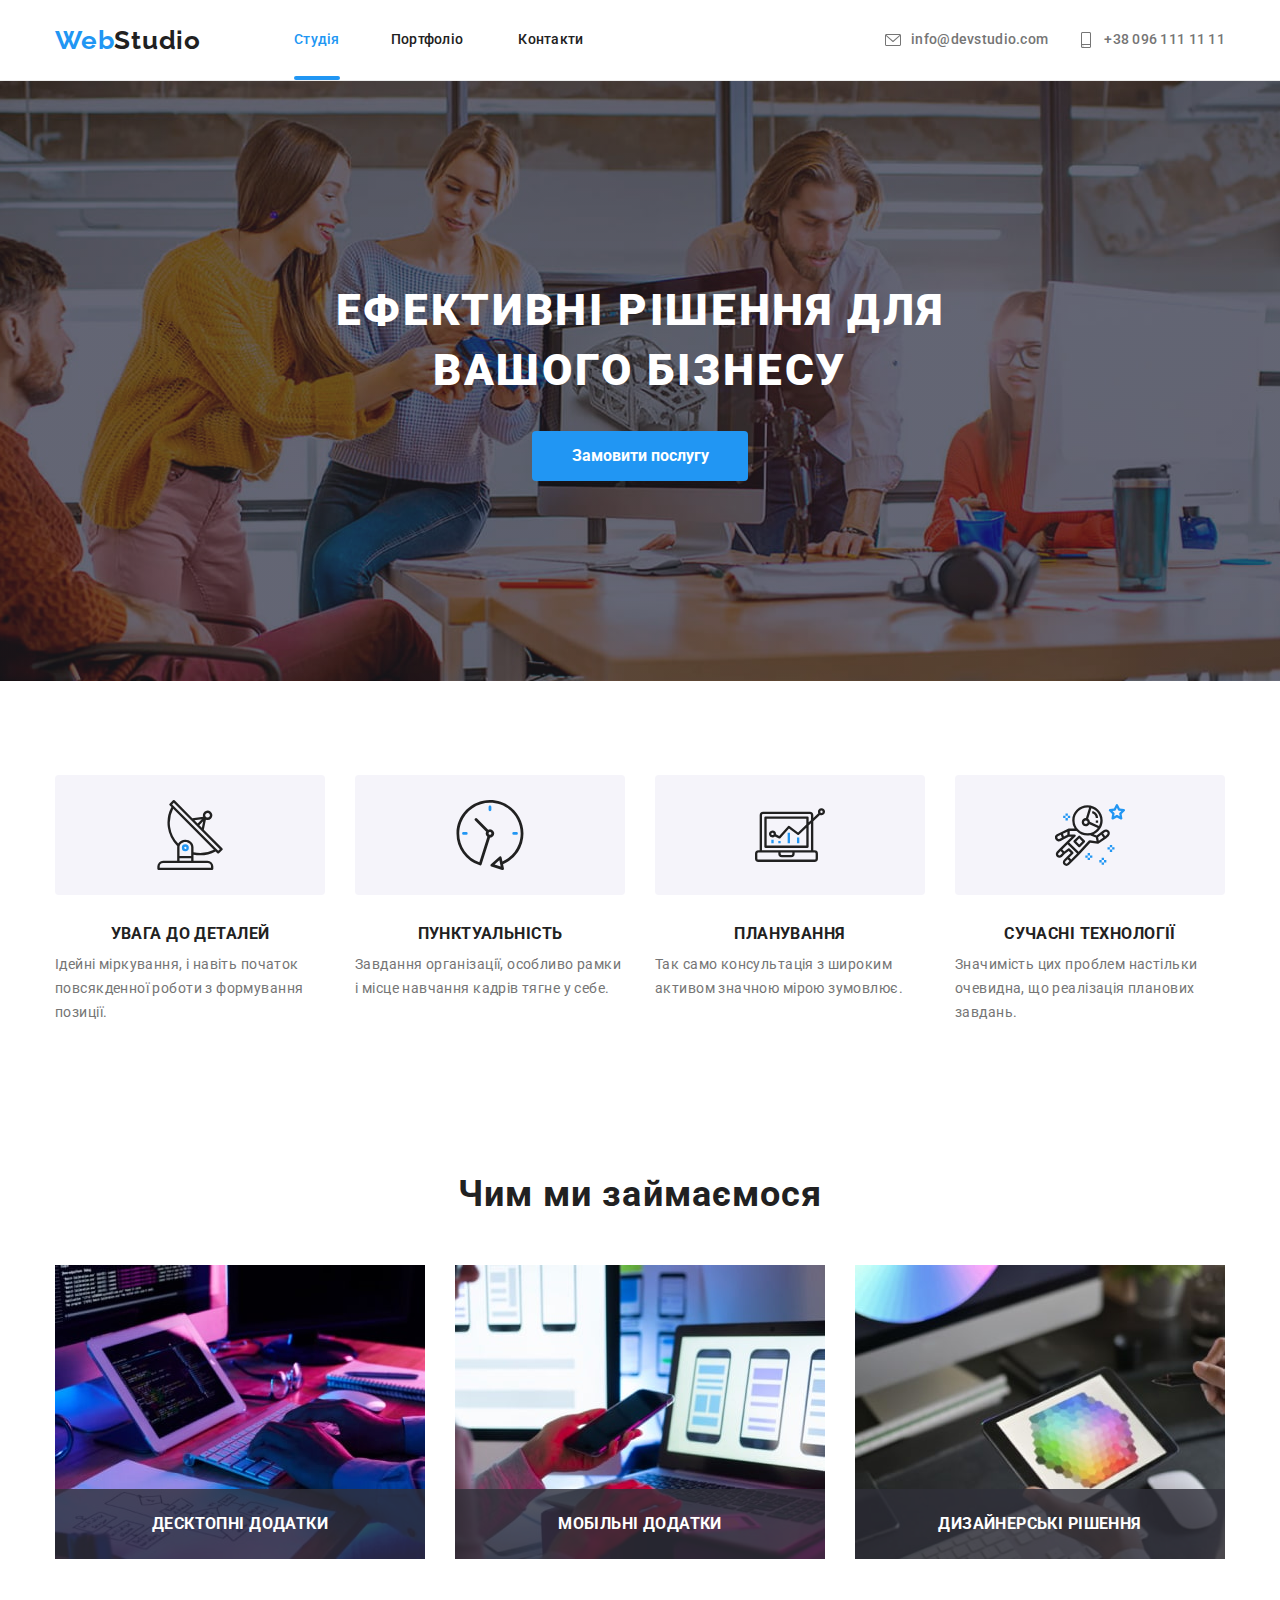
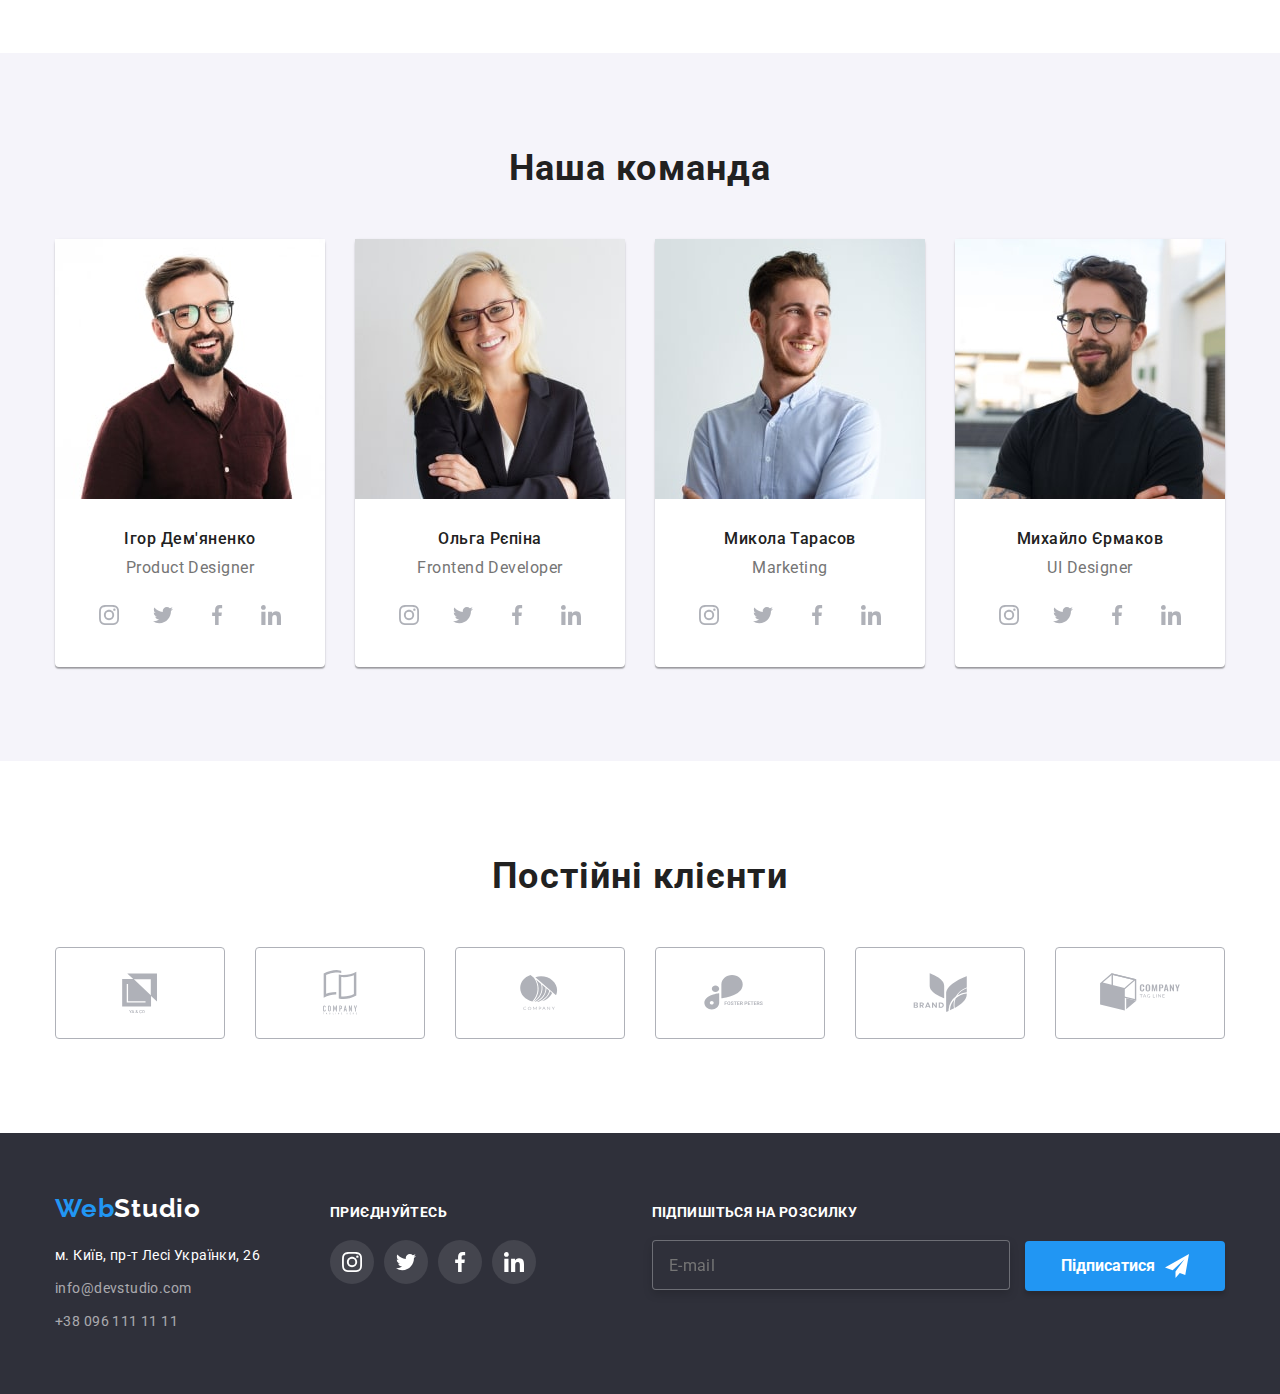
==== commit ac4712c7: "2.1" ====
--- a/index.html
+++ b/index.html
@@ -18,7 +18,7 @@
                 <ul class="navigation__list">
                     <li><a class="navigation__studio current" href="./index.html">Студія</a></li>
                     <li><a class="navigation__portfolio" href="./portfolio.html">Портфоліо</a></li>
-                    <li><a class="navigation__contacts" href="">Контакти</a></li>
+                    <li><a class="navigation__contacts" href="#">Контакти</a></li>
                 </ul>
             </nav>
             <ul class="contacts">
@@ -43,10 +43,10 @@
             <div class="menu-container">
                 <nav>
                     <ul class="mobile-navigation__list">
-                        <li class="mobile-studio"><a class="mobile-navigation__studio mobile-current" href="">Студія</a>
+                        <li class="mobile-studio"><a class="mobile-navigation__studio mobile-current" href="./index.html">Студія</a>
                         </li>
                         <li class="mobile-portfolio"><a class="mobile-navigation__portfolio" href="./portfolio.html">Портфоліо</a></li>
-                        <li class="mobile-contacts"><a class="mobile-navigation__contacts" href="">Контакти</a></li>
+                        <li class="mobile-contacts"><a class="mobile-navigation__contacts" href="#">Контакти</a></li>
                     </ul>
                 </nav>
                 <button type="button" class="menu-close" data-menu-close>
@@ -146,7 +146,7 @@
                             width="354">
                             <source srcset="./images/ihor-mob-1x.jpg 1x, ./images/ihor-mob-2x.jpg 2x"
                             media="(max-width: 767px)">
-                            <img class="images-team" width="450" 
+                            <img class="images-size" width="450" 
                             src="./images/ihor-mob-1x.jpg" 
                             alt="Ігор Дем'яненко">
                         </picture>
@@ -193,7 +193,7 @@
                             width="354">
                             <source srcset="./images/olha-mob-1x.jpg 1x, ./images/olha-mob-2x.jpg 2x"
                             media="(max-width: 767px)">
-                            <img class="images-team" src="./images/olha-mob-1x.jpg" width="450" alt="Ольга Рєпіна">
+                            <img class="images-size" src="./images/olha-mob-1x.jpg" width="450" alt="Ольга Рєпіна">
                         </picture>
                         <h3 class="team-list__title">Ольга Рєпіна</h3>
                         <p class="team-list__text">Frontend Developer</p>
@@ -238,7 +238,7 @@
                             width="354">
                             <source srcset="./images/mykola-mob-1x.jpg 1x, ./images/mykola-mob-2x.jpg 2x"
                             media="(max-width: 767px)">
-                            <img class="images-team" src="./images/mykola-mob-1x.jpg" width="450" alt="Микола Тарасов">
+                            <img class="images-size" src="./images/mykola-mob-1x.jpg" width="450" alt="Микола Тарасов">
                         </picture>
                         <h3 class="team-list__title">Микола Тарасов</h3>
                         <p class="team-list__text">Marketing</p>
@@ -283,7 +283,7 @@
                             width="354">
                             <source srcset="./images/myhailo-mob-1x.jpg 1x, ./images/myhailo-mob-2x.jpg 2x"
                             media="(max-width: 767px)">
-                            <img class="images-team" src="./images/myhailo-mob-1x.jpg" width="450" alt="Михайло Єрмаков">
+                            <img class="images-size" src="./images/myhailo-mob-1x.jpg" width="450" alt="Михайло Єрмаков">
                         </picture>
                         <h3 class="team-list__title">Михайло Єрмаков</h3>
                         <p class="team-list__text">UI Designer</p>
@@ -437,7 +437,7 @@
             </div>
         </div>
     </footer>
-    <!--<div class="backdrop is-hidden" data-modal>
+    <div class="backdrop is-hidden" data-modal>
         <div class="modal">
             <button type="button" class="close-button" data-modal-close>
                 <svg width="18" height="18">
@@ -492,7 +492,7 @@
                 </div>
             </form>
         </div>
-    </div>-->
+    </div>
     <script src="./js/modal.js"></script>
     <script src="./js/menu.js"></script>
 </body>
--- a/css/main.min.css
+++ b/css/main.min.css
@@ -1 +1 @@
-:root{--color-blue: #2196F3;--text-color: #212121;--white-color: #ffffff;--grey-color: #757575;--communication-color: rgba(255, 255, 255, 0.6);--feature-background-color: #F5F5F5;--team-background-color: #F5F4FA;--hero-background-color: #2F303A;--border-color: #eeeeee;--header-border-color: #ECECEC;--team-soc-icons: #AFB1B8;--timing-function: cubic-bezier(0.4, 0, 0.2, 1);--gradient: linear-gradient(rgba(47, 48, 58, 0.4), rgba(47, 48, 58, 0.4)) }.visually-hidden{position:absolute;width:1px;height:1px;margin:-1px;border:0;padding:0;white-space:nowrap;-webkit-clip-path:inset(100%);clip-path:inset(100%);clip:rect(0 0 0 0);overflow:hidden}h1,h2,h3,h4,h5,h6,p,ul{margin:0;padding:0}img{display:block}ul{list-style:none}body{font-family:"Roboto",sans-serif;color:var(--text-color);line-height:1.71;font-size:14px;letter-spacing:.03em}.no-scroll{overflow:hidden}.header{border-bottom:1px solid var(--header-border-color)}.container{max-width:100%;padding-left:15px;padding-right:15px;margin:0 auto}@media screen and (min-width: 480px){.container{max-width:480px}}@media screen and (min-width: 768px){.container{max-width:768px}}@media screen and (min-width: 1200px){.container{max-width:1200px}}.logo{font-family:"raleway";font-style:normal;font-weight:700;font-size:24px;line-height:1.166;letter-spacing:.03em;color:var(--text-color);text-decoration:none}@media screen and (min-width: 1200px){.logo{font-size:26px;line-height:1.19}}.navigation{display:flex;align-items:center}.navigation__list{display:none}.navigation__list li:not(:last-child){margin-right:50px}@media screen and (min-width: 768px){.navigation__list{margin-left:88px;padding:0;list-style:none;display:flex}}@media screen and (min-width: 1200px){.navigation__list{margin-left:93px}}.navigation__studio{position:relative;font-weight:500;line-height:1.14;letter-spacing:.02em;color:var(--text-color);text-decoration:none;display:inline-block;padding:32px 0;transition:color 250ms var(--timing-function)}.navigation__studio:active,.navigation__studio:hover,.navigation__studio:focus{color:var(--color-blue)}.navigation__portfolio{position:relative;font-weight:500;line-height:1.14;letter-spacing:.02em;color:var(--text-color);text-decoration:none;display:inline-block;padding:32px 0;transition:color 250ms var(--timing-function)}.navigation__portfolio:active,.navigation__portfolio:hover,.navigation__portfolio:focus{color:var(--color-blue)}.navigation__contacts{font-weight:500;line-height:1.14;letter-spacing:.02em;color:var(--text-color);text-decoration:none;display:inline-block;padding:32px 0;transition:color 250ms var(--timing-function)}.navigation__contacts:hover,.navigation__contacts:focus{color:var(--color-blue)}.current{color:var(--color-blue)}.current::after{position:absolute;content:"";bottom:0;right:0;width:100%;height:4px;background-color:var(--color-blue);border-radius:2px}.contacts{display:none}@media screen and (min-width: 768px){.contacts{list-style:none;display:inline-block;margin-left:auto}}@media screen and (min-width: 1200px){.contacts{display:flex;margin-left:auto}}.contacts__email{font-weight:500;line-height:1.14;letter-spacing:.02em;color:var(--grey-color);text-decoration:none;padding:5px 0;display:flex;align-items:center;transition:color 250ms var(--timing-function)}.contacts__email:hover,.contacts__email:focus{color:var(--color-blue)}@media screen and (min-width: 1200px){.contacts__email{margin-right:30px}}.contacts__envelope{fill:var(--grey-color);margin-right:10px;align-items:center;transition:fill 250ms var(--timing-function)}.contacts__email:hover .contacts__envelope,.contacts__email:focus .contacts__envelope{fill:var(--color-blue)}.contacts__number{font-weight:500;line-height:1.14;letter-spacing:.02em;color:var(--grey-color);text-decoration:none;padding:5px 0;display:flex;align-items:center;transition:color 250ms var(--timing-function)}.contacts__number:hover,.contacts__number:focus{color:var(--color-blue)}.contacts__smartphone{fill:var(--grey-color);margin-right:10px;transition:fill 250ms var(--timing-function)}.contacts__number:hover .contacts__smartphone,.contacts__number:focus .contacts__smartphone{fill:var(--color-blue)}.button{font-family:inherit;display:inline-block;font-weight:700;font-size:16px;line-height:1.875;color:var(--white-color);background-color:var(--color-blue);border-radius:4px;border:none;cursor:pointer;transition:color 250ms var(--timing-function),background-color 250ms var(--timing-function)}.customers-list{list-style:none;display:flex;gap:30px;justify-content:center;margin-top:30px;flex-wrap:wrap}@media screen and (min-width: 768px){.customers-list{flex-wrap:wrap}}@media screen and (min-width: 1200px){.customers-list{margin-top:50px}}.customers-list__item{width:170px;height:92px}.customers-list__link{display:flex;width:100%;height:100%;border:1px solid var(--team-soc-icons);border-radius:4px;align-items:center;justify-content:center;cursor:pointer;transition:border 250ms var(--timing-function)}.customers-list__link:hover,.customers-list__link:focus{border:1px solid var(--color-blue)}.customers-list__icon{fill:var(--team-soc-icons);width:100%;height:100%;transition:fill 250ms var(--timing-function)}.customers-list__link:hover .customers-list__icon,.customers-list__link:focus .customers-list__icon{fill:var(--color-blue)}.features-list{list-style:none;justify-content:center}@media screen and (min-width: 768px){.features-list{display:flex;flex-wrap:wrap;gap:30px}}@media screen and (min-width: 1200px){.features-list{display:flex;flex-wrap:nowrap}}@media screen and (min-width: 768px){.features-list__item{width:calc((100% - 30px)/2)}}@media screen and (min-width: 1200px){.features-list__item{width:calc((100% - 90px)/4)}}.features-list__item:not(:last-child){margin-bottom:30px}.features-list__item::before{display:block;content:"";height:120px;max-width:450px;background-size:70px 70px;background-repeat:no-repeat;background-position:center;background-color:var(--team-background-color);margin-bottom:30px;border-radius:4px}@media screen and (min-width: 768px){.features-list__item::before{width:354px}}@media screen and (min-width: 1200px){.features-list__item::before{width:270px}}.features-list__title{display:flex;font-weight:700;line-height:1.14;text-transform:uppercase;color:var(--text-color);margin-bottom:10px;justify-content:center}.features-list__text{color:var(--grey-color)}.icon-clock::before{background-image:url(../images/clock.svg)}.icon-antenna::before{background-image:url(../images/antenna.svg)}.icon-diagram::before{background-image:url(../images/diagram.svg)}.icon-astronaut::before{background-image:url(../images/astronaut.svg)}.hero{padding:118px 0;background-repeat:no-repeat;background-position:center;background-size:cover;flex-grow:1;margin:0 auto;text-align:center;background-image:var(--gradient),url(../images/hero-mob-1x.jpg)}@media(min-device-pixel-ratio: 2),(-webkit-min-device-pixel-ratio: 2),(min-resolution: 192dpi),(min-resolution: 2dppx){.hero{background-image:var(--gradient),url(../images/hero-mob-2x.jpg)}}@media screen and (min-width: 768px){.hero{background-image:var(--gradient),url(../images/hero-tab-1x.jpg)}}@media screen and (min-width: 768px)and (min-device-pixel-ratio: 2),screen and (min-width: 768px)and (-webkit-min-device-pixel-ratio: 2),screen and (min-width: 768px)and (min-resolution: 192dpi),screen and (min-width: 768px)and (min-resolution: 2dppx){.hero{background-image:var(--gradient),url(../images/hero-tab-2x.jpg)}}@media screen and (min-width: 1200px){.hero{padding:200px 0;max-width:1600px;background-image:var(--gradient),url(../images/hero-1x.jpg)}}@media screen and (min-width: 1200px)and (min-device-pixel-ratio: 2),screen and (min-width: 1200px)and (-webkit-min-device-pixel-ratio: 2),screen and (min-width: 1200px)and (min-resolution: 192dpi),screen and (min-width: 1200px)and (min-resolution: 2dppx){.hero{background-image:var(--gradient),url(../images/hero-2x.jpg)}}.hero__title{font-weight:900;font-size:26px;line-height:1.61;text-align:center;letter-spacing:.06em;color:var(--white-color);text-transform:uppercase;margin-bottom:30px;justify-content:center}@media screen and (min-width: 1200px){.hero__title{font-size:44px;line-height:1.36}}.hero__button{width:200px;padding:10px 24px}.hero__button:hover,.hero__button:focus{color:var(--color-blue);background-color:var(--white-color)}@media screen and (min-width: 1200px){.hero__button{padding:10px 32px;width:216px}}.section{padding-top:60px;padding-bottom:60px}@media screen and (min-width: 1200px){.section{padding-top:94px;padding-bottom:94px}}.section.services{display:none}@media screen and (min-width: 1200px){.section.services{display:flex;padding-top:24px}}.services-list{list-style:none;display:flex;gap:30px;margin-top:50px}.services-list__item{position:relative}.services-list__title{position:absolute;width:100%;height:70px;background:rgba(47,48,58,.8);display:flex;align-items:center;justify-content:center;color:var(--white-color);left:0;bottom:0;margin-bottom:0;font-weight:700;line-height:1.14;text-transform:uppercase}.team{background:var(--team-background-color)}@media screen and (max-width: 479px){.images-team{width:calc(100vw - 30px)}}.team-list{list-style:none;margin-top:30px}@media screen and (min-width: 768px){.team-list{display:flex;flex-wrap:wrap;gap:30px}}@media screen and (min-width: 1200px){.team-list{display:flex;flex-wrap:nowrap;gap:30px;margin-top:50px}}.team-list__card{width:100%;background:var(--white-color);border-bottom:1px;border-right:1px;border-left:1px;border-radius:4px;padding-bottom:30px;box-shadow:0px 1px 3px rgba(0,0,0,.12),0px 1px 1px rgba(0,0,0,.14),0px 2px 1px rgba(0,0,0,.2)}@media screen and (min-width: 768px){.team-list__card{width:calc((100% - 30px)/2)}}@media screen and (min-width: 1200px){.team-list__card{max-width:270px}}.team-list__card:not(:last-child){margin-bottom:30px}@media screen and (min-width: 768px){.team-list__card:not(:last-child){margin-bottom:0}}@media screen and (min-width: 1200px){.team-list__card:not(:last-child){margin-bottom:0}}.team-list__title{font-weight:500;font-size:16px;line-height:19px;text-align:center;letter-spacing:.03em;color:var(--text-color);margin-top:30px}.team-list__text{font-size:16px;line-height:1.1875;text-align:center;letter-spacing:.03em;color:var(--grey-color);margin-top:10px}.social-networks{list-style:none;gap:10px;display:flex;justify-content:center;margin-top:16px;max-width:100%}.social-networks__item{width:44px;height:44px;display:flex;align-items:center;justify-content:center;cursor:pointer}.social-networks__link{width:100%;height:100%;background-color:var(--white-color);border-radius:50%;display:flex;align-items:center;justify-content:center;transition:background-color 250ms var(--timing-function)}.social-networks__link:hover,.social-networks__link:focus{background-color:var(--color-blue)}.social-networks__icon{fill:var(--team-soc-icons);transition:fill 250ms var(--timing-function)}.social-networks__link:hover .social-networks__icon,.social-networks__link:focus .social-networks__icon{fill:var(--white-color)}.title{font-weight:700;font-size:36px;line-height:1.1666;text-align:center;letter-spacing:.03em;color:var(--text-color)}.address{color:var(--communication-color);background-color:var(--hero-background-color)}.footer{display:block;justify-content:center;padding-top:60px;padding-bottom:60px;align-items:center}@media screen and (min-width: 1200px){.footer{display:flex;align-items:baseline}}@media screen and (min-width: 768px){.position-tablet{display:flex;align-items:baseline;justify-content:center}}.address-info{margin-bottom:60px}@media screen and (min-width: 768px){.address-info{margin-bottom:0}}.footer-logo{display:flex;justify-content:center;color:var(--white-color);margin-bottom:20px}@media screen and (min-width: 1200px){.footer-logo{justify-content:flex-start}}.address-list{margin-top:20px}.address-list li:not(:last-child){margin-bottom:9px}.address-list__street{display:flex;justify-content:center;font-style:normal;color:var(--white-color);text-decoration:none;transition:color 250ms var(--timing-function)}@media screen and (min-width: 1200px){.address-list__street{justify-content:flex-start}}.address-list__street:hover,.address-list__street:focus{color:var(--color-blue)}.address-list__email{display:flex;justify-content:center;font-style:normal;color:var(--communication-color);text-decoration:none;transition:color 250ms var(--timing-function)}@media screen and (min-width: 1200px){.address-list__email{justify-content:flex-start}}.address-list__email:hover,.address-list__email:focus{color:var(--color-blue)}.address-list__number{display:flex;justify-content:center;font-style:normal;color:var(--communication-color);text-decoration:none;transition:color 250ms var(--timing-function)}@media screen and (min-width: 1200px){.address-list__number{justify-content:flex-start}}.address-list__number:hover,.address-list__number:focus{color:var(--color-blue)}@media screen and (min-width: 1200px){.mailing{margin-left:auto}}.mailing-title{justify-content:center;display:flex;font-weight:700;font-size:14px;line-height:16px;letter-spacing:.03em;text-transform:uppercase;color:var(--white-color);margin-bottom:20px;margin-top:60px}@media screen and (min-width: 1200px){.mailing-title{display:block;margin-top:0}}.position-mailing{display:flex;justify-content:center}@media screen and (min-width: 1200px){.position-mailing{display:inline-block}}.mailing-email{display:flex;justify-content:center;outline:none;width:358px;height:50px;border:1px solid rgba(255,255,255,.3);filter:drop-shadow(0px 4px 4px rgba(0, 0, 0, 0.15));border-radius:4px;background-color:var(--hero-background-color);color:var(--white-color);padding-left:16px;padding-right:16px;font-size:16px;line-height:1.25;letter-spacing:.03em;transition:border-color 250ms var(--timing-function);margin-bottom:20px}@media screen and (min-width: 1200px){.mailing-email{margin-bottom:0}}.mailing-email:focus{border-color:#188ce8}.mailing-button{width:200px;height:50px;padding:10px 28px;box-shadow:0px 4px 4px rgba(0,0,0,.15);transition:background-color 250ms var(--timing-function);display:inline-flex;align-items:center;justify-content:center}@media screen and (min-width: 1200px){.mailing-button{margin-left:12px}}.mailing-button:focus,.mailing-button:hover{background-color:#188ce8}.mailing-icon{margin-left:10px;fill:var(--white-color)}.logo-web{color:var(--color-blue)}.social-links{margin-left:0}@media screen and (min-width: 768px){.social-links{margin-left:165px}}@media screen and (min-width: 1200px){.social-links{margin-left:70px}}.social-links__title{display:flex;justify-content:center;font-weight:700;font-size:14px;line-height:16px;letter-spacing:.03em;text-transform:uppercase;color:var(--white-color);margin-bottom:20px}@media screen and (min-width: 1200px){.social-links__title{justify-content:flex-start}}.social-list{list-style:none;display:flex;justify-content:center;gap:10px}.social-list__item{width:44px;height:44px;display:flex;align-items:center;justify-content:center;cursor:pointer}.social-list__link{width:100%;height:100%;background:rgba(255,255,255,.1);border-radius:50%;display:flex;align-items:center;justify-content:center;transition:background-color 250ms var(--timing-function)}.social-list__link:hover,.social-list__link:focus{background-color:var(--color-blue)}.social-list__icon{fill:var(--white-color);transition:fill 250ms var(--timing-function)}.social-list__link:hover .social-list__icon,.social-list__link:focus .social-list__icon{fill:var(--white-color)}.projects{background:var(--white-color)}.filter-list{list-style:none;display:flex;flex-wrap:wrap;margin-bottom:40px}.filter-list li:not(:last-child){margin-right:8px}@media screen and (min-width: 768px){.filter-list{margin-bottom:30px;flex-wrap:nowrap;justify-content:center}}@media screen and (min-width: 1200px){.filter-list{margin-bottom:50px;justify-content:center}}.filter-list__button{display:inline-block;font-weight:500;line-height:1.62;text-align:center;color:var(--text-color);background:var(--team-background-color);padding:6px 22px;transition:background-color 250ms var(--timing-function),color 250ms var(--timing-function),box-shadow 250ms var(--timing-function)}.filter-list__button:hover,.filter-list__button:focus{color:var(--white-color);background:var(--color-blue);box-shadow:0px 3px 1px rgba(0,0,0,.1),0px 1px 2px rgba(0,0,0,.08),0px 2px 2px rgba(0,0,0,.12)}.filter-list__button.all{color:var(--white-color);background:var(--color-blue);padding:6px 25px}.portfolio-cards{list-style:none;display:flex;flex-wrap:wrap;gap:30px;padding-bottom:94px}.portfolio-cards__info{position:relative;overflow:hidden}.portfolio-cards__border{border-bottom:1px solid var(--border-color);border-left:1px solid var(--border-color);border-right:1px solid var(--border-color)}.portfolio-cards__title{font-weight:700;font-size:18px;line-height:2;letter-spacing:.06em;color:var(--text-color);text-decoration:none;padding-top:20px;margin-bottom:4px;padding-left:24px}.portfolio-cards__text{font-size:16px;line-height:1.88;color:var(--grey-color);padding-bottom:20px;padding-left:24px}.portfolio-cards__link{display:block;text-decoration:none;width:100%;height:100%;transition:box-shadow 250ms var(--timing-function)}.portfolio-cards__link:hover{box-shadow:0px 1px 1px rgba(0,0,0,.12),0px 4px 4px rgba(0,0,0,.06),1px 4px 6px rgba(0,0,0,.16)}.portfolio-cards__description{position:absolute;top:0;display:flex;justify-content:center;align-items:center;width:100%;height:100%;background:rgba(33,150,243,.9);color:var(--white-color);transform:translateY(100%);transition:transform 250ms var(--timing-function);padding:63px 24px;line-height:1.55;font-size:18px;letter-spacing:.03em;overflow:auto}.portfolio-cards__link:hover .portfolio-cards__description{transform:translateY(0)}.backdrop{position:fixed;width:100%;height:100%;top:0;background:rgba(0,0,0,.2);transition:opacity 250ms var(--timing-function),visibility 250ms var(--timing-function)}.is-hidden{opacity:0;visibility:hidden;pointer-events:none}.modal{position:absolute;min-width:528px;min-height:581px;top:50%;left:50%;padding:40px;background-color:#fff;transform:translate(-50%, -50%) scaleY(1);transition:transform 250ms var(--timing-function);border-radius:4px;box-shadow:0px 1px 3px rgba(0,0,0,.12),0px 1px 1px rgba(0,0,0,.14),0px 2px 1px rgba(0,0,0,.2)}.backdrop.is-hidden .modal{transform:translate(-50%, -50%) scaleY(1.5)}.modal__title{font-weight:700;font-size:20px;line-height:1.15;text-align:center;letter-spacing:.03em;margin-bottom:12px;color:var(--text-color)}.close-button{position:absolute;top:8px;right:8px;width:30px;height:30px;background-color:rgba(0,0,0,0);border:1px solid rgba(0,0,0,.1);border-radius:50%;display:flex;justify-content:center;align-items:center;cursor:pointer;margin-bottom:2px;transition:border-color 250ms var(--timing-function)}.close-button:hover,.close-button:focus{border-color:var(--color-blue)}.input{position:relative;margin-bottom:10px;max-width:501px}.input__label{display:block;position:relative;margin-bottom:4px;font-size:12px;line-height:1.16;letter-spacing:.01em;color:#757575}.input__field{outline:none;width:100%;height:40px;border:1px solid rgba(33,33,33,.2);border-radius:4px;padding-left:40px;padding-right:12px;transition:border-color 250ms var(--timing-function)}.input__field:focus{border-color:var(--color-blue)}.input__icon{position:absolute;fill:var(--text-color);left:15px;top:65%;transform:translateY(-50%);overflow:hidden;align-items:center;transition:fill 250ms var(--timing-function)}.input__field:focus+.input__icon{fill:var(--color-blue)}.comment{margin-bottom:20px}.comment_user{outline:none;width:100%;height:120px;font-size:12px;line-height:1.16;letter-spacing:.01em;border:1px solid rgba(33,33,33,.2);border-radius:4px;resize:none;padding:12px 16px;transition:border-color 250ms var(--timing-function)}.comment_user:focus{border-color:var(--color-blue)}.check__modal{-webkit-appearance:none;-moz-appearance:none;appearance:none;position:absolute}.check{display:flex;align-items:center;margin-bottom:30px}.check__icon{fill:var(--white-color)}.check__contract{text-decoration:none;color:var(--color-blue);border-bottom:1px solid var(--color-blue);cursor:pointer;margin-left:2px;font-size:14px;line-height:1;letter-spacing:.03em}.check__text{font-size:14px;line-height:1.71;letter-spacing:.03em;color:#555;display:flex;align-items:center;position:relative}.check__text span{width:16px;height:15px;border:2px solid #303030;border-radius:2px;margin-right:7px;display:flex;align-items:center;justify-content:center;transition:background-color 250ms var(--timing-function),border 250ms var(--timing-function)}.check__modal:checked+.check__text span{background-color:var(--color-blue);border:2px solid var(--color-blue)}.button-position{display:flex;justify-content:center}.modal-button{width:200px;height:50px;padding:10px 52px;box-shadow:0px 4px 4px rgba(0,0,0,.15);transition:background-color 250ms var(--timing-function)}.modal-button:focus,.modal-button:hover{background-color:#188ce8}.mobile-menu{position:fixed;top:0;z-index:1;width:100vw;height:100vh;padding:48px 40px;padding-bottom:100px;background-color:var(--white-color);transition:opacity 250ms var(--timing-function),visibility 250ms var(--timing-function)}.mobile-menu>.menu-container{height:100%;width:100%;display:flex;flex-direction:column;justify-content:space-between;overflow:auto}@media screen and (min-width: 768px){.mobile-menu{display:none}}@media screen and (min-width: 1200px){.mobile-menu{display:none}}.menu-open{width:40px;height:40px;background-color:rgba(0,0,0,0);border:none;margin-left:auto;fill:var(--text-color);transition:fill 250ms var(--timing-function)}.menu-open:hover,.menu-open:focus{fill:var(--color-blue)}@media screen and (min-width: 768px){.menu-open{display:none}}@media screen and (min-width: 1200px){.menu-open{display:none}}.menu-close{position:absolute;width:40px;height:40px;background-color:rgba(0,0,0,0);border:none;top:21px;right:26px;fill:var(--text-color);transition:fill 250ms var(--timing-function)}.menu-close:hover,.menu-close:focus{fill:var(--color-blue)}.mobile-navigation__list{list-style:none}.mobile-navigation__studio{font-weight:500;font-size:40px;line-height:1.175;text-align:center;letter-spacing:.02em;text-decoration:none;color:var(--text-color);transition:color 250ms var(--timing-function)}.mobile-navigation__studio:hover,.mobile-navigation__studio:focus{color:var(--color-blue)}.mobile-studio{margin-bottom:36px}.mobile-navigation__portfolio{font-weight:500;font-size:40px;line-height:1.175;text-align:center;letter-spacing:.02em;text-decoration:none;color:var(--text-color);transition:color 250ms var(--timing-function)}.mobile-navigation__portfolio:hover,.mobile-navigation__portfolio:focus{color:var(--color-blue)}.mobile-portfolio{margin-bottom:32px}.mobile-navigation__contacts{font-weight:500;font-size:40px;line-height:1.175;text-align:center;letter-spacing:.02em;text-decoration:none;color:var(--text-color);transition:color 250ms var(--timing-function)}.mobile-navigation__contacts:hover,.mobile-navigation__contacts:focus{color:var(--color-blue)}.mobile-menu__contacts li:not(:last-child){margin-bottom:32px}.mobile-contacts__email{font-weight:500;font-size:24px;line-height:1.166;letter-spacing:.02em;color:var(--grey-color);text-decoration:none;transition:color 250ms var(--timing-function)}.mobile-contacts__email:hover,.mobile-contacts__email:focus{color:var(--color-blue)}.mobile-contacts__number{font-weight:500;font-size:34px;line-height:1.176;letter-spacing:.02em;color:var(--color-blue);text-decoration:none;transition:color 250ms var(--timing-function)}.mobile-contacts__number:hover,.mobile-contacts__number:focus{color:var(--text-color)}.menu-social-networks{margin-top:64px;display:flex}.mobile-social-networks{font-weight:500;font-size:18px;line-height:1.22;letter-spacing:.02em;color:var(--color-blue);transition:color 250ms var(--timing-function)}.mobile-social-networks:not(:last-child){border-right:1px solid var(--text-color);padding-right:10px}.mobile-social-networks:not(:first-child){padding-left:10px}.mobile-social-networks:hover,.mobile-social-networks:focus{color:var(--text-color)}.mobile-current{color:var(--color-blue)}/*# sourceMappingURL=main.min.css.map */+:root{--color-blue: #2196F3;--text-color: #212121;--white-color: #ffffff;--grey-color: #757575;--communication-color: rgba(255, 255, 255, 0.6);--feature-background-color: #F5F5F5;--team-background-color: #F5F4FA;--hero-background-color: #2F303A;--border-color: #eeeeee;--header-border-color: #ECECEC;--team-soc-icons: #AFB1B8;--timing-function: cubic-bezier(0.4, 0, 0.2, 1);--gradient: linear-gradient(rgba(47, 48, 58, 0.4), rgba(47, 48, 58, 0.4)) }.visually-hidden{position:absolute;width:1px;height:1px;margin:-1px;border:0;padding:0;white-space:nowrap;-webkit-clip-path:inset(100%);clip-path:inset(100%);clip:rect(0 0 0 0);overflow:hidden}h1,h2,h3,h4,h5,h6,p,ul{margin:0;padding:0}img{display:block}ul{list-style:none}body{font-family:"Roboto",sans-serif;color:var(--text-color);line-height:1.71;font-size:14px;letter-spacing:.03em}.no-scroll{overflow:hidden}.header{border-bottom:1px solid var(--header-border-color)}.container{max-width:100%;padding-left:15px;padding-right:15px;margin:0 auto}@media screen and (min-width: 480px){.container{max-width:480px}}@media screen and (min-width: 768px){.container{max-width:768px}}@media screen and (min-width: 1200px){.container{max-width:1200px}}.logo{font-family:"raleway";font-style:normal;font-weight:700;font-size:24px;line-height:1.166;letter-spacing:.03em;color:var(--text-color);text-decoration:none}@media screen and (min-width: 1200px){.logo{font-size:26px;line-height:1.19}}.navigation{display:flex;align-items:center}.navigation__list{display:none}@media screen and (min-width: 768px){.navigation__list{margin-left:88px;padding:0;list-style:none;display:flex}.navigation__list li:first-child{margin-right:56px}.navigation__list li:last-child{margin-left:51px}}@media screen and (min-width: 1200px){.navigation__list{margin-left:93px}.navigation__list li:first-child{margin-right:51px}.navigation__list li:last-child{margin-left:55px}}.navigation__studio{position:relative;font-weight:500;line-height:1.14;letter-spacing:.02em;color:var(--text-color);text-decoration:none;display:inline-block;padding:32px 0;transition:color 250ms var(--timing-function)}.navigation__studio:active,.navigation__studio:hover,.navigation__studio:focus{color:var(--color-blue)}.navigation__portfolio{position:relative;font-weight:500;line-height:1.14;letter-spacing:.02em;color:var(--text-color);text-decoration:none;display:inline-block;padding:32px 0;transition:color 250ms var(--timing-function)}.navigation__portfolio:active,.navigation__portfolio:hover,.navigation__portfolio:focus{color:var(--color-blue)}.navigation__contacts{font-weight:500;line-height:1.14;letter-spacing:.02em;color:var(--text-color);text-decoration:none;display:inline-block;padding:32px 0;transition:color 250ms var(--timing-function)}.navigation__contacts:hover,.navigation__contacts:focus{color:var(--color-blue)}.current{color:var(--color-blue)}.current::after{position:absolute;content:"";bottom:0;right:0;width:100%;height:4px;background-color:var(--color-blue);border-radius:2px}.contacts{display:none}@media screen and (min-width: 768px){.contacts{list-style:none;display:inline-block;margin-left:auto}}@media screen and (min-width: 1200px){.contacts{display:flex;margin-left:auto}}.contacts__email{font-weight:500;line-height:1.14;letter-spacing:.02em;color:var(--grey-color);text-decoration:none;padding:5px 0;display:flex;align-items:center;transition:color 250ms var(--timing-function)}.contacts__email:hover,.contacts__email:focus{color:var(--color-blue)}@media screen and (min-width: 1200px){.contacts__email{margin-right:30px}}.contacts__envelope{fill:var(--grey-color);margin-right:10px;align-items:center;transition:fill 250ms var(--timing-function)}.contacts__email:hover .contacts__envelope,.contacts__email:focus .contacts__envelope{fill:var(--color-blue)}.contacts__number{font-weight:500;line-height:1.14;letter-spacing:.02em;color:var(--grey-color);text-decoration:none;padding:5px 0;display:flex;align-items:center;transition:color 250ms var(--timing-function)}.contacts__number:hover,.contacts__number:focus{color:var(--color-blue)}.contacts__smartphone{fill:var(--grey-color);margin-right:10px;transition:fill 250ms var(--timing-function)}.contacts__number:hover .contacts__smartphone,.contacts__number:focus .contacts__smartphone{fill:var(--color-blue)}.button{font-family:inherit;display:inline-block;font-weight:700;font-size:16px;line-height:1.875;color:var(--white-color);background-color:var(--color-blue);border-radius:4px;border:none;cursor:pointer;transition:color 250ms var(--timing-function),background-color 250ms var(--timing-function)}.customers-list{list-style:none;display:flex;gap:30px;justify-content:center;margin-top:30px;flex-wrap:wrap}@media screen and (min-width: 1200px){.customers-list{margin-top:50px}}.customers-list__item{width:170px;height:92px}.customers-list__link{display:flex;width:100%;height:100%;border:1px solid var(--team-soc-icons);border-radius:4px;align-items:center;justify-content:center;cursor:pointer;transition:border 250ms var(--timing-function)}.customers-list__link:hover,.customers-list__link:focus{border:1px solid var(--color-blue)}.customers-list__icon{fill:var(--team-soc-icons);width:100%;height:100%;transition:fill 250ms var(--timing-function)}.customers-list__link:hover .customers-list__icon,.customers-list__link:focus .customers-list__icon{fill:var(--color-blue)}.features-list{list-style:none;justify-content:center}@media screen and (min-width: 768px){.features-list{display:flex;flex-wrap:wrap;gap:30px}}@media screen and (min-width: 768px){.features-list__item{width:calc((100% - 30px)/2)}}@media screen and (min-width: 1200px){.features-list__item{width:calc((100% - 90px)/4)}}.features-list__item:not(:last-child){margin-bottom:30px}.features-list__item::before{display:block;content:"";height:120px;max-width:450px;background-size:70px 70px;background-repeat:no-repeat;background-position:center;background-color:var(--team-background-color);margin-bottom:30px;border-radius:4px}@media screen and (min-width: 768px){.features-list__item::before{width:354px}}@media screen and (min-width: 1200px){.features-list__item::before{width:270px}}.features-list__title{display:flex;font-weight:700;line-height:1.14;text-transform:uppercase;color:var(--text-color);margin-bottom:10px;justify-content:center}.features-list__text{color:var(--grey-color)}.icon-clock::before{background-image:url(../images/clock.svg)}.icon-antenna::before{background-image:url(../images/antenna.svg)}.icon-diagram::before{background-image:url(../images/diagram.svg)}.icon-astronaut::before{background-image:url(../images/astronaut.svg)}.hero{padding:118px 0;background-repeat:no-repeat;background-position:center;background-size:cover;flex-grow:1;margin:0 auto;text-align:center;background-image:var(--gradient),url(../images/hero-mob-1x.jpg)}@media(min-device-pixel-ratio: 2),(-webkit-min-device-pixel-ratio: 2),(min-resolution: 192dpi),(min-resolution: 2dppx){.hero{background-image:var(--gradient),url(../images/hero-mob-2x.jpg)}}@media screen and (min-width: 768px){.hero{background-image:var(--gradient),url(../images/hero-tab-1x.jpg)}}@media screen and (min-width: 768px)and (min-device-pixel-ratio: 2),screen and (min-width: 768px)and (-webkit-min-device-pixel-ratio: 2),screen and (min-width: 768px)and (min-resolution: 192dpi),screen and (min-width: 768px)and (min-resolution: 2dppx){.hero{background-image:var(--gradient),url(../images/hero-tab-2x.jpg)}}@media screen and (min-width: 1200px){.hero{padding:200px 0;max-width:1600px;background-image:var(--gradient),url(../images/hero-1x.jpg)}}@media screen and (min-width: 1200px)and (min-device-pixel-ratio: 2),screen and (min-width: 1200px)and (-webkit-min-device-pixel-ratio: 2),screen and (min-width: 1200px)and (min-resolution: 192dpi),screen and (min-width: 1200px)and (min-resolution: 2dppx){.hero{background-image:var(--gradient),url(../images/hero-2x.jpg)}}.hero__title{font-weight:900;font-size:26px;line-height:1.61;text-align:center;letter-spacing:.06em;color:var(--white-color);text-transform:uppercase;margin-bottom:30px;justify-content:center}@media screen and (min-width: 1200px){.hero__title{font-size:44px;line-height:1.36}}.hero__button{width:200px;padding:10px 24px}.hero__button:hover,.hero__button:focus{color:var(--color-blue);background-color:var(--white-color)}@media screen and (min-width: 1200px){.hero__button{padding:10px 32px;width:216px}}.section{padding-top:60px;padding-bottom:60px}@media screen and (min-width: 1200px){.section{padding-top:94px;padding-bottom:94px}}.section.services{display:none}@media screen and (min-width: 1200px){.section.services{display:flex;padding-top:24px}}.services-list{list-style:none;display:flex;gap:30px;margin-top:50px}.services-list__item{position:relative}.services-list__title{position:absolute;width:100%;height:70px;background:rgba(47,48,58,.8);display:flex;align-items:center;justify-content:center;color:var(--white-color);left:0;bottom:0;margin-bottom:0;font-weight:700;line-height:1.14;text-transform:uppercase}.team{background:var(--team-background-color)}@media screen and (max-width: 479px){.images-size{width:calc(100vw - 30px)}}.team-list{list-style:none;margin-top:30px}@media screen and (min-width: 768px){.team-list{display:flex;flex-wrap:wrap;gap:30px}}@media screen and (min-width: 1200px){.team-list{flex-wrap:nowrap;margin-top:50px}}.team-list__card{width:100%;background:var(--white-color);border-bottom:1px;border-right:1px;border-left:1px;border-radius:4px;padding-bottom:30px;box-shadow:0px 1px 3px rgba(0,0,0,.12),0px 1px 1px rgba(0,0,0,.14),0px 2px 1px rgba(0,0,0,.2)}@media screen and (min-width: 768px){.team-list__card{width:calc((100% - 30px)/2)}}@media screen and (min-width: 1200px){.team-list__card{max-width:270px}}.team-list__card:not(:last-child){margin-bottom:30px}@media screen and (min-width: 768px){.team-list__card:not(:last-child){margin-bottom:0}}.team-list__title{font-weight:500;font-size:16px;line-height:19px;text-align:center;letter-spacing:.03em;color:var(--text-color);margin-top:30px}.team-list__text{font-size:16px;line-height:1.1875;text-align:center;letter-spacing:.03em;color:var(--grey-color);margin-top:10px}.social-networks{list-style:none;gap:10px;display:flex;justify-content:center;margin-top:16px;max-width:100%}.social-networks__item{width:44px;height:44px;display:flex;align-items:center;justify-content:center;cursor:pointer}.social-networks__link{width:100%;height:100%;background-color:var(--white-color);border-radius:50%;display:flex;align-items:center;justify-content:center;transition:background-color 250ms var(--timing-function)}.social-networks__link:hover,.social-networks__link:focus{background-color:var(--color-blue)}.social-networks__icon{fill:var(--team-soc-icons);transition:fill 250ms var(--timing-function)}.social-networks__link:hover .social-networks__icon,.social-networks__link:focus .social-networks__icon{fill:var(--white-color)}.title{font-weight:700;font-size:36px;line-height:1.1666;text-align:center;letter-spacing:.03em;color:var(--text-color)}.address{color:var(--communication-color);background-color:var(--hero-background-color)}.footer{display:block;justify-content:center;padding-top:60px;padding-bottom:60px;align-items:center}@media screen and (min-width: 1200px){.footer{display:flex;align-items:baseline}}@media screen and (min-width: 768px){.position-tablet{display:flex;align-items:baseline;justify-content:center}}.address-info{margin-bottom:60px}@media screen and (min-width: 768px){.address-info{margin-bottom:0}}.footer-logo{display:flex;justify-content:center;color:var(--white-color);margin-bottom:20px}@media screen and (min-width: 1200px){.footer-logo{justify-content:flex-start}}.address-list{margin-top:20px}.address-list li:not(:last-child){margin-bottom:9px}.address-list__street{display:flex;justify-content:center;font-style:normal;color:var(--white-color);text-decoration:none;transition:color 250ms var(--timing-function)}@media screen and (min-width: 1200px){.address-list__street{justify-content:flex-start}}.address-list__street:hover,.address-list__street:focus{color:var(--color-blue)}.address-list__email{display:flex;justify-content:center;font-style:normal;color:var(--communication-color);text-decoration:none;transition:color 250ms var(--timing-function)}@media screen and (min-width: 1200px){.address-list__email{justify-content:flex-start}}.address-list__email:hover,.address-list__email:focus{color:var(--color-blue)}.address-list__number{display:flex;justify-content:center;font-style:normal;color:var(--communication-color);text-decoration:none;transition:color 250ms var(--timing-function)}@media screen and (min-width: 1200px){.address-list__number{justify-content:flex-start}}.address-list__number:hover,.address-list__number:focus{color:var(--color-blue)}@media screen and (min-width: 1200px){.mailing{margin-left:auto}}.mailing-title{justify-content:center;display:flex;font-weight:700;font-size:14px;line-height:16px;letter-spacing:.03em;text-transform:uppercase;color:var(--white-color);margin-bottom:20px;margin-top:60px}@media screen and (min-width: 1200px){.mailing-title{display:block;margin-top:0}}.position-mailing{display:flex;justify-content:center}@media screen and (min-width: 1200px){.position-mailing{display:inline-block}}.mailing-email{display:flex;justify-content:center;outline:none;width:358px;height:50px;border:1px solid rgba(255,255,255,.3);filter:drop-shadow(0px 4px 4px rgba(0, 0, 0, 0.15));border-radius:4px;background-color:var(--hero-background-color);color:var(--white-color);padding-left:16px;padding-right:16px;font-size:16px;line-height:1.25;letter-spacing:.03em;transition:border-color 250ms var(--timing-function);margin-bottom:20px}@media screen and (min-width: 1200px){.mailing-email{margin-bottom:0}}.mailing-email:focus{border-color:#188ce8}.mailing-button{width:200px;height:50px;padding:10px 28px;box-shadow:0px 4px 4px rgba(0,0,0,.15);transition:background-color 250ms var(--timing-function);display:inline-flex;align-items:center;justify-content:center}@media screen and (min-width: 1200px){.mailing-button{margin-left:12px}}.mailing-button:focus,.mailing-button:hover{background-color:#188ce8}.mailing-icon{margin-left:10px;fill:var(--white-color)}.logo-web{color:var(--color-blue)}.social-links{margin-left:0}@media screen and (min-width: 768px){.social-links{margin-left:165px}}@media screen and (min-width: 1200px){.social-links{margin-left:70px}}.social-links__title{display:flex;justify-content:center;font-weight:700;font-size:14px;line-height:16px;letter-spacing:.03em;text-transform:uppercase;color:var(--white-color);margin-bottom:20px}@media screen and (min-width: 1200px){.social-links__title{justify-content:flex-start}}.social-list{list-style:none;display:flex;justify-content:center;gap:10px}.social-list__item{width:44px;height:44px;display:flex;align-items:center;justify-content:center;cursor:pointer}.social-list__link{width:100%;height:100%;background:rgba(255,255,255,.1);border-radius:50%;display:flex;align-items:center;justify-content:center;transition:background-color 250ms var(--timing-function)}.social-list__link:hover,.social-list__link:focus{background-color:var(--color-blue)}.social-list__icon{fill:var(--white-color);transition:fill 250ms var(--timing-function)}.social-list__link:hover .social-list__icon,.social-list__link:focus .social-list__icon{fill:var(--white-color)}.projects{background:var(--white-color)}.filter-list{list-style:none;display:flex;flex-wrap:wrap;gap:15px 8px;margin-bottom:40px}@media screen and (min-width: 768px){.filter-list{margin-bottom:30px;flex-wrap:nowrap;justify-content:center}}@media screen and (min-width: 1200px){.filter-list{margin-bottom:50px}}.filter-list__button{display:inline-block;font-weight:500;line-height:1.62;text-align:center;color:var(--text-color);background:var(--team-background-color);padding:6px 22px;transition:background-color 250ms var(--timing-function),color 250ms var(--timing-function),box-shadow 250ms var(--timing-function)}.filter-list__button:hover,.filter-list__button:focus{color:var(--white-color);background:var(--color-blue);box-shadow:0px 3px 1px rgba(0,0,0,.1),0px 1px 2px rgba(0,0,0,.08),0px 2px 2px rgba(0,0,0,.12)}.filter-list__button.all{color:var(--white-color);background:var(--color-blue);padding:6px 25px}.portfolio-cards{list-style:none;display:flex;flex-wrap:wrap;gap:30px}.portfolio-cards__info{position:relative;overflow:hidden}.portfolio-cards__border{border-bottom:1px solid var(--border-color);border-left:1px solid var(--border-color);border-right:1px solid var(--border-color)}.portfolio-cards__title{font-weight:700;font-size:18px;line-height:2;letter-spacing:.06em;color:var(--text-color);text-decoration:none;padding-top:20px;margin-bottom:4px;padding-left:24px}.portfolio-cards__text{font-size:16px;line-height:1.88;color:var(--grey-color);padding-bottom:20px;padding-left:24px}.portfolio-cards__link{display:block;text-decoration:none;width:100%;height:100%;transition:box-shadow 250ms var(--timing-function)}.portfolio-cards__link:hover{box-shadow:0px 1px 1px rgba(0,0,0,.12),0px 4px 4px rgba(0,0,0,.06),1px 4px 6px rgba(0,0,0,.16)}.portfolio-cards__description{position:absolute;top:0;display:flex;justify-content:center;align-items:center;width:100%;height:100%;background:rgba(33,150,243,.9);color:var(--white-color);transform:translateY(100%);transition:transform 250ms var(--timing-function);padding:63px 24px;line-height:1.55;font-size:18px;letter-spacing:.03em;overflow:auto}.portfolio-cards__link:hover .portfolio-cards__description{transform:translateY(0)}.backdrop{position:fixed;width:100%;height:100%;top:0;background:rgba(0,0,0,.2);transition:opacity 250ms var(--timing-function),visibility 250ms var(--timing-function)}.is-hidden{opacity:0;visibility:hidden;pointer-events:none}.modal{position:absolute;width:450px;height:609px;top:50%;left:50%;padding:40px;background-color:#fff;transform:translate(-50%, -50%) scaleY(1);transition:transform 250ms var(--timing-function);border-radius:4px;box-shadow:0px 1px 3px rgba(0,0,0,.12),0px 1px 1px rgba(0,0,0,.14),0px 2px 1px rgba(0,0,0,.2)}.backdrop.is-hidden .modal{transform:translate(-50%, -50%) scaleY(1.5)}@media screen and (max-width: 479px){.modal{width:calc(100vw - 30px);overflow:auto}}@media screen and (min-width: 1200px){.modal{min-width:528px;min-height:581px}}.modal__title{font-weight:700;font-size:20px;line-height:1.5;text-align:center;letter-spacing:.03em;margin-bottom:12px;color:var(--text-color)}@media screen and (min-width: 1200px){.modal__title{line-height:1.15}}.close-button{position:absolute;top:8px;right:8px;width:30px;height:30px;background-color:rgba(0,0,0,0);border:1px solid rgba(0,0,0,.1);border-radius:50%;display:flex;justify-content:center;align-items:center;cursor:pointer;margin-bottom:2px;fill:var(--text-color);transition:border-color 250ms var(--timing-function)}.close-button:hover,.close-button:focus{border-color:var(--color-blue)}.input{position:relative;margin-bottom:10px;max-width:501px}.input__label{display:block;position:relative;margin-bottom:4px;font-size:12px;line-height:1.16;letter-spacing:.01em;color:#757575}.input__field{outline:none;width:100%;height:40px;border:1px solid rgba(33,33,33,.2);border-radius:4px;padding-left:40px;padding-right:12px;transition:border-color 250ms var(--timing-function)}.input__field:focus{border-color:var(--color-blue)}.input__icon{position:absolute;fill:var(--text-color);left:15px;top:65%;transform:translateY(-50%);overflow:hidden;align-items:center;transition:fill 250ms var(--timing-function)}.input__field:focus+.input__icon{fill:var(--color-blue)}.comment{margin-bottom:20px}.comment_user{outline:none;width:100%;height:120px;font-size:12px;line-height:1.16;letter-spacing:.01em;border:1px solid rgba(33,33,33,.2);border-radius:4px;resize:none;padding:12px 16px;transition:border-color 250ms var(--timing-function)}.comment_user:focus{border-color:var(--color-blue)}.check__modal{-webkit-appearance:none;-moz-appearance:none;appearance:none;position:absolute}.check{display:flex;align-items:center;margin-bottom:30px}.check__icon{fill:var(--white-color)}.check__contract{text-decoration:none;color:var(--color-blue);border-bottom:1px solid var(--color-blue);cursor:pointer;margin-left:2px;font-size:14px;line-height:1;letter-spacing:.03em}@media screen and (max-width: 479px){.check{display:block}}.check__text{font-size:12px;line-height:1.17;letter-spacing:.03em;color:#555;display:flex;align-items:center;position:relative}.check__text span{width:16px;height:15px;border:2px solid #303030;border-radius:2px;margin-right:7px;display:flex;align-items:center;justify-content:center;transition:background-color 250ms var(--timing-function),border 250ms var(--timing-function)}@media screen and (min-width: 1200px){.check__text{font-size:14px;line-height:1.71}}.check__modal:checked+.check__text span{background-color:var(--color-blue);border:2px solid var(--color-blue)}.check__contract{font-size:12px;line-height:1.17;letter-spacing:.03em}@media screen and (min-width: 1200px){.check__contract{font-size:14px;line-height:1.71}}.button-position{display:flex;justify-content:center}.modal-button{width:200px;height:50px;padding:10px 52px;box-shadow:0px 4px 4px rgba(0,0,0,.15);transition:background-color 250ms var(--timing-function)}.modal-button:focus,.modal-button:hover{background-color:#188ce8}.mobile-menu{position:fixed;top:0;z-index:1;width:100vw;height:100vh;padding:48px 40px;background-color:var(--white-color);transition:opacity 250ms var(--timing-function),visibility 250ms var(--timing-function),transform 250ms var(--timing-function)}.mobile-menu>.menu-container{height:100%;width:100%;display:flex;flex-direction:column;justify-content:space-between;overflow:auto}@media screen and (min-width: 768px){.mobile-menu{display:none}}.mobile-menu.is-hidden{transform:translate(-50%, -50%) scaleY(1.5)}.menu-open{width:40px;height:40px;background-color:rgba(0,0,0,0);border:none;margin-left:auto;fill:var(--text-color);transition:fill 250ms var(--timing-function)}.menu-open:hover,.menu-open:focus{fill:var(--color-blue)}@media screen and (min-width: 768px){.menu-open{display:none}}.menu-close{position:absolute;width:40px;height:40px;background-color:rgba(0,0,0,0);border:none;top:21px;right:26px;fill:var(--text-color);transition:fill 250ms var(--timing-function)}.menu-close:hover,.menu-close:focus{fill:var(--color-blue)}.mobile-navigation__list{list-style:none}.mobile-navigation__studio{font-weight:500;font-size:40px;line-height:1.175;text-align:center;letter-spacing:.02em;text-decoration:none;color:var(--text-color);transition:color 250ms var(--timing-function)}.mobile-navigation__studio:hover,.mobile-navigation__studio:focus{color:var(--color-blue)}.mobile-studio{margin-bottom:36px}.mobile-navigation__portfolio{font-weight:500;font-size:40px;line-height:1.175;text-align:center;letter-spacing:.02em;text-decoration:none;color:var(--text-color);transition:color 250ms var(--timing-function)}.mobile-navigation__portfolio:hover,.mobile-navigation__portfolio:focus{color:var(--color-blue)}.mobile-portfolio{margin-bottom:32px}.mobile-navigation__contacts{font-weight:500;font-size:40px;line-height:1.175;text-align:center;letter-spacing:.02em;text-decoration:none;color:var(--text-color);transition:color 250ms var(--timing-function)}.mobile-navigation__contacts:hover,.mobile-navigation__contacts:focus{color:var(--color-blue)}.mobile-menu__contacts li:not(:last-child){margin-bottom:32px}.mobile-contacts__email{font-weight:500;font-size:24px;line-height:1.166;letter-spacing:.02em;color:var(--grey-color);text-decoration:none;transition:color 250ms var(--timing-function)}.mobile-contacts__email:hover,.mobile-contacts__email:focus{color:var(--color-blue)}.mobile-contacts__number{font-weight:500;font-size:34px;line-height:1.176;letter-spacing:.02em;color:var(--color-blue);text-decoration:none;transition:color 250ms var(--timing-function)}.mobile-contacts__number:hover,.mobile-contacts__number:focus{color:var(--text-color)}.menu-social-networks{margin-top:64px;display:flex}.mobile-social-networks{font-weight:500;font-size:18px;line-height:1.22;letter-spacing:.02em;color:var(--color-blue);transition:color 250ms var(--timing-function)}.mobile-social-networks:not(:last-child){border-right:1px solid var(--text-color);padding-right:10px}.mobile-social-networks:not(:first-child){padding-left:10px}.mobile-social-networks:hover,.mobile-social-networks:focus{color:var(--text-color)}.mobile-current{color:var(--color-blue)}/*# sourceMappingURL=main.min.css.map */